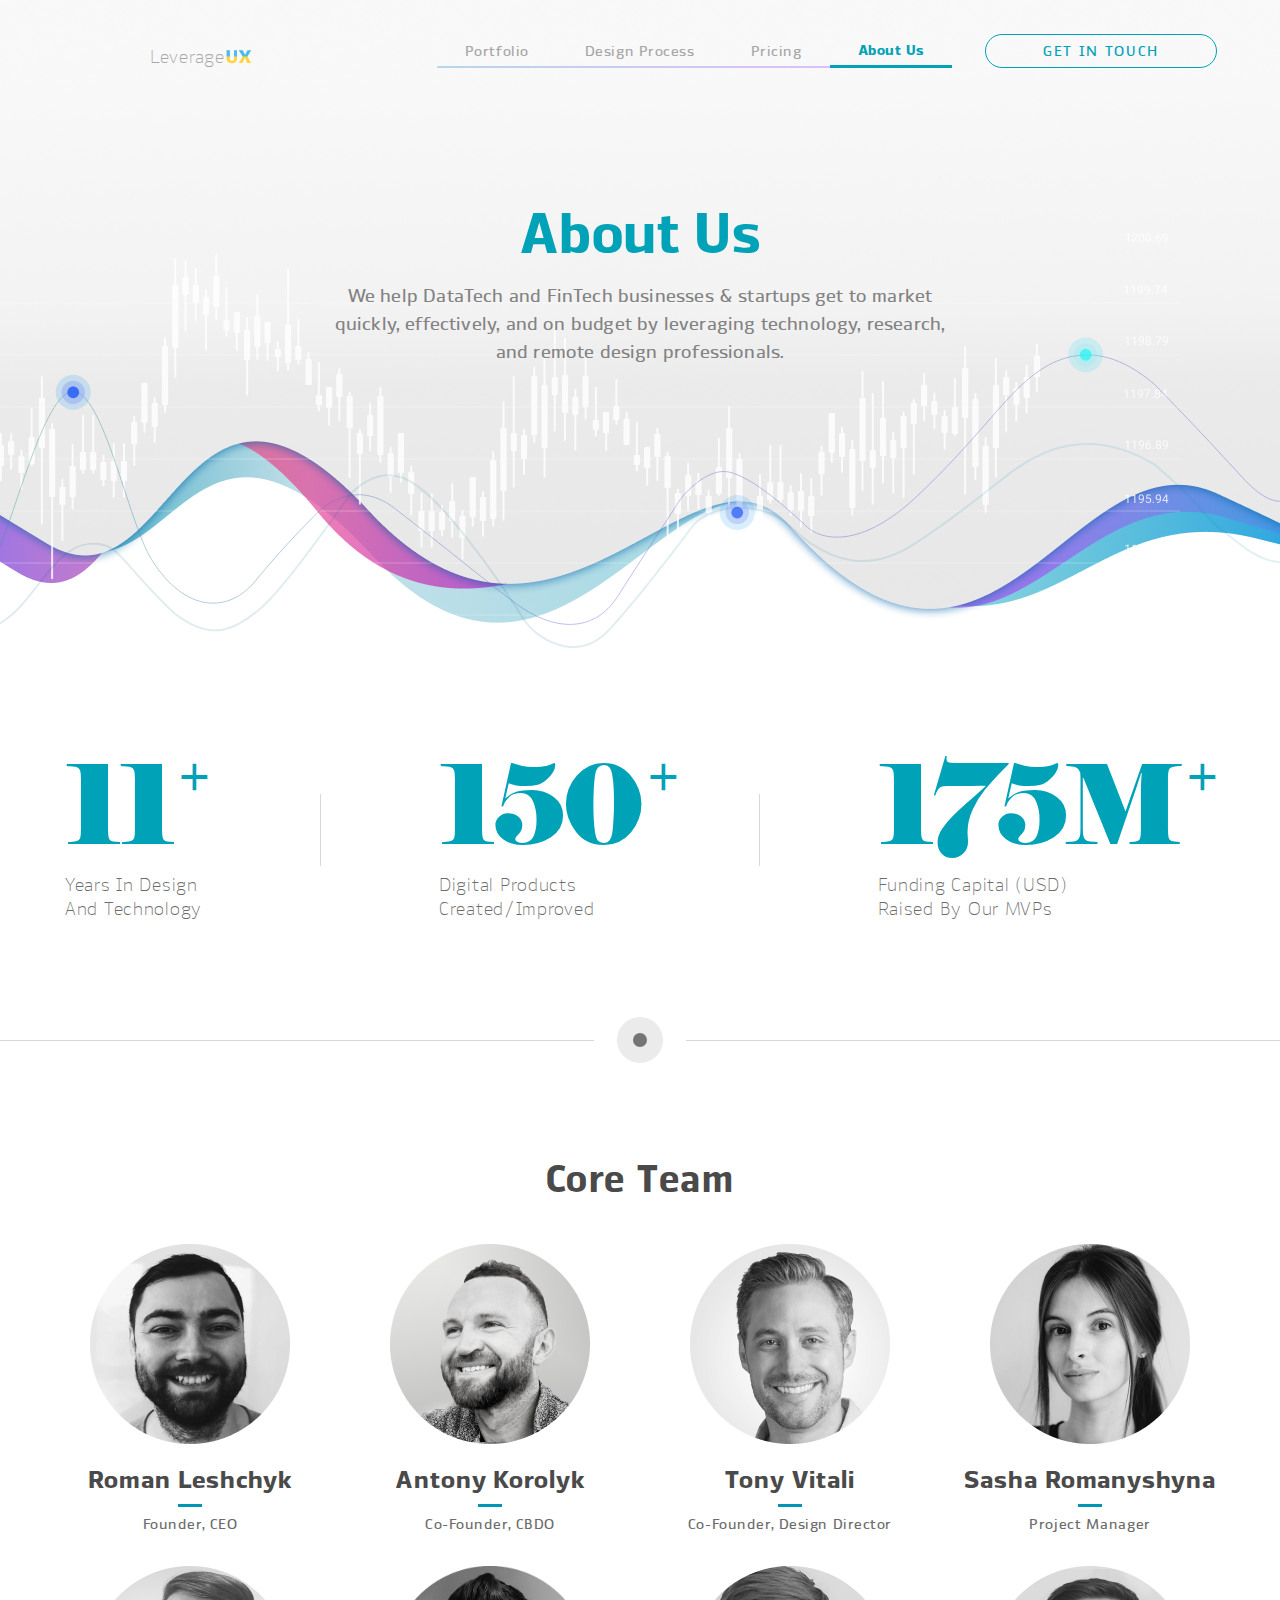
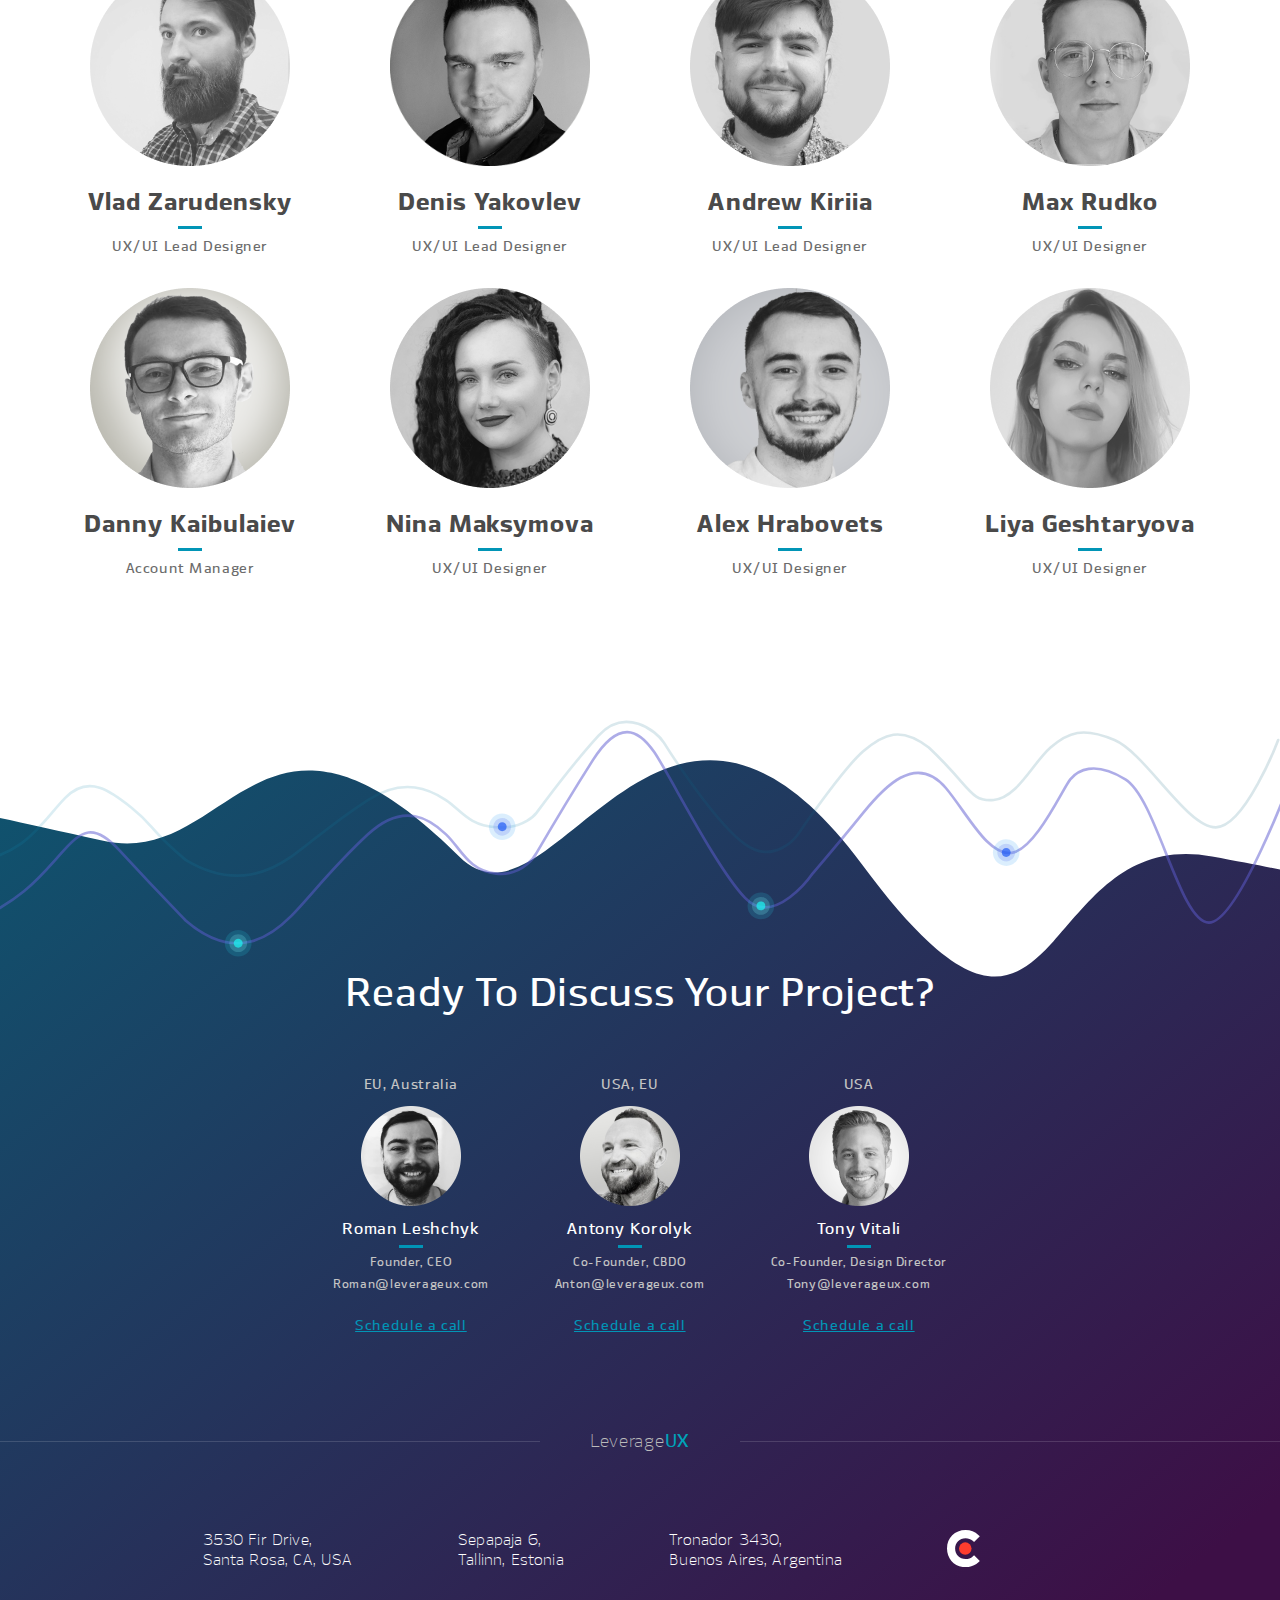
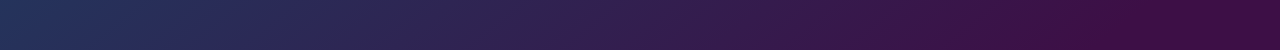
==== about.html @ 98dc83c6 "Marge last vertion" ====
<!DOCTYPE html>
<html lang=en>
	<head>
		<meta charset="UTF-8">
		<meta name="viewport" content="width=device-width, initial-scale=1">
		<meta name="theme-color" content="#f9f9f9">
		<meta name="description" content="About">

		<link rel="icon" href="favicon.ico" type="img/favicon.ico" />
		<link rel="stylesheet" href="https://fonts.googleapis.com/css?family=Roboto">
		<link rel="stylesheet" href="css/fonts.css">
		<link rel="stylesheet" href="css/normalize.css">
		<link rel="stylesheet" href="css/global.css">
		<link rel="stylesheet" href="css/about.css">

		<!-- Google Tag Manager -->
		<script>(function(w,d,s,l,i){w[l]=w[l]||[];w[l].push({'gtm.start':
			new Date().getTime(),event:'gtm.js'});var f=d.getElementsByTagName(s)[0],
			j=d.createElement(s),dl=l!='dataLayer'?'&l='+l:'';j.async=true;j.src=
			'https://www.googletagmanager.com/gtm.js?id='+i+dl;f.parentNode.insertBefore(j,f);
			})(window,document,'script','dataLayer','GTM-M9BMCH3');</script>
		<!-- End Google Tag Manager -->

		<script src="https://ajax.googleapis.com/ajax/libs/jquery/3.4.1/jquery.min.js"></script>
		<script> 
			$(function(){
			  $("#includedFooter").load("footer.html"); 
			});
		</script>
		<script src="js/main.js"></script>
		<script type="text/javascript" src="https://widget.clutch.co/static/js/widget.js"></script>
		<script src="js/events.js"></script>
		
		<title>About Us</title>
	</head>
	<body class="about__page">
		<!-- Google Tag Manager (noscript) -->
		<noscript><iframe src="https://www.googletagmanager.com/ns.html?id=GTM-M9BMCH3"
			height="0" width="0" style="display:none;visibility:hidden"></iframe></noscript>
		<!-- End Google Tag Manager (noscript) -->

		<header class="header animated">
			<div class="header__container">
				<div class="header__block header__block_logo">
					<a class="header__logo animated" href="./">
						Leverage
						<span>
							<svg width="26" height="14" viewBox="0 0 26 14" fill="none" xmlns="http://www.w3.org/2000/svg">
								<path d="M8.07903 0.400024H10.941V8.50002C10.941 10.084 10.509 11.26 9.64503 12.028C8.78103 12.796 7.55703 13.18 5.97303 13.18C4.20903 13.18 2.88303 12.802 1.99503 12.046C1.11903 11.29 0.68103 10.108 0.68103 8.50002V0.400024H3.88503V8.68003C3.88503 9.42403 4.06503 9.96402 4.42503 10.3C4.78503 10.636 5.33703 10.804 6.08103 10.804C6.81303 10.804 7.32903 10.642 7.62903 10.318C7.92903 9.99402 8.07903 9.44803 8.07903 8.68003V0.400024ZM16.8008 0.400024L19.1408 5.08002L21.4988 0.400024H25.045L21.4268 6.52002L25.045 13H21.1028L19.1408 7.61802L16.4048 13H12.8768L16.6748 6.52002L12.8768 0.400024H16.8008Z" fill="#FFD43D"/>
								<path fill-rule="evenodd" clip-rule="evenodd" d="M10.9261 0.300049H8.05962V6.42962H10.9261V0.300049ZM3.85902 6.42962V0.300049H0.650024V6.42962H3.85902Z" fill="#44BCFF"/>
								<path fill-rule="evenodd" clip-rule="evenodd" d="M19.1387 4.98737L16.7951 0.300049H12.8649L16.6689 6.42962H21.4283L25.052 0.300049H21.5004L19.1387 4.98737Z" fill="#44BCFF"/>
							</svg>
						</span>
					</a>
					<div id="btn_om" class="header__btn_om">
						<span></span><span></span><span></span>
					</div>
				</div>
				<div class="header__block header__block_menu">
	    		<nav id="menu" class="header__menu">
	    			<div class="menu__btn_back">
	    				<svg class="btn__back" width="32" height="20" viewBox="0 0 32 20" xmlns="http://www.w3.org/2000/svg">
							<path d="M1.38527 8.61473H27.2708L21.0941 2.43768C20.553 1.89688 20.553 1.01961 21.0941 0.478895C21.6352 -0.0622196 22.5125 -0.0622196 23.0528 0.478895L31.5942 9.02041C32.1353 9.56121 32.1353 10.4386 31.5942 10.9792L23.0528 19.5211C22.7823 19.7917 22.4279 19.9269 22.0735 19.9269C21.7191 19.9269 21.3646 19.7917 21.0941 19.5211C20.553 18.9803 20.553 18.103 21.0941 17.5624L27.2708 11.385H1.38527C0.620314 11.385 0 10.7648 0 9.99984C0 9.23489 0.620234 8.61473 1.38527 8.61473Z"/>
						</svg>
	    			</div>
	  				<div class="header__menu_link">
	    				<img class="menu__link_img" src="./img/port.svg" alt="portfolio">
	    				<a href="./portfolio.html">Portfolio</a>
	    				<div class="link__line"></div>
	    			</div>
	    			<div class="header__menu_link">
	    				<img class="menu__link_img" src="./img/des.svg" alt="design">
	    				<a href="./design-process.html">Design Process</a>
	    				<div class="link__line"></div>
	    			</div>
	    			<div class="header__menu_link">
	    				<img class="menu__link_img" src="./img/pric.svg" alt="pricing">
	    				<a href="./pricing.html">Pricing</a>
	    				<div class="link__line"></div>
	    			</div>
	    			<div class="header__menu_link active">
	    				<img class="menu__link_img" src="./img/about.svg" alt="about">
	    				<a href="./about.html">About Us</a>
	    				<div class="link__line active"></div>
	    			</div>
	    			<div class="header__menu_line"></div>
	    		</nav>
				</div>
				<a id="btn_ep" href="https://calendly.com/leverageux/intro" class="btn header__btn_ep" target=_blank>Get in touch</a>
	  		<div class="menu__back"></div>
  		</div>
		</header>
		
		<main class="content">
			<section class="content__section section__hero">
				<h1 class="hero__title">About Us</h1>
				<p class="hero__descr">We help DataTech and FinTech businesses & startups get to market <br>quickly, effectively, and on budget by leveraging technology, research, <br>and remote design professionals.</p>
				<div class="hero__lines"></div>
			</section>

			<section class="content__section section__about" >
				<div class="section__about_container">
					<div class="about__container_block">
						<div class="about__container_number">
							11
						</div>
						<p class="about__container_descr">Years in design <br>and technology</p>
					</div>
					<div class="about__container_line"></div>
					<div class="about__container_block">
						<div class="about__container_number">
							150
						</div>
						<p class="about__container_descr">Digital products <br>Created/Improved</p>
					</div>
					<div class="about__container_line"></div>
					<div class="about__container_block">
						<div class="about__container_number">
							175M
						</div>
						<p class="about__container_descr">Funding Capital (USD)<br>Raised by our MVPs</p>
					</div>
				</div>
				<div class="about__container about__container_fourth">
					<div class="about__line about__line_left"></div>
					<div class="about__ellipse"></div>
					<div class="about__line about__line_right"></div>
				</div>
			</section>

			<section class="content__section section__team">
				<h2 class="title__container">Core team</h2>
				<div class="team__container">
					<div class="persone__block persone_1">
						<img class="persone_photo" src="./img/about/photo_1.png" alt="photo_1">
						<p class="persone__name">Roman Leshchyk</p>
						<span class="persone__position">Founder, CEO</span>
					</div>
					<div class="persone__block persone_2">
						<img class="persone_photo" src="./img/about/photo_2.png" alt="photo_2">
						<p class="persone__name">Antony Korolyk</p>
						<span class="persone__position">Co-Founder, CBDO</span>
					</div>
					<div class="persone__block persone_3">
						<img class="persone_photo" src="./img/about/photo_3.png" alt="photo_3">
						<p class="persone__name">Tony Vitali</p>
						<span class="persone__position">Co-Founder, Design Director</span>
					</div>
					<div class="persone__block persone_4">
						<img class="persone_photo" src="./img/about/sasha.png" alt="photo_4">
						<p class="persone__name">Sasha<br class="br__for_mobile"> Romanyshyna</p>
						<span class="persone__position">Project Manager</span>
					</div>
					<div class="persone__block persone_5">
						<img class="persone_photo" src="./img/about/vlad.png" alt="photo_5">
						<p class="persone__name">Vlad Zarudensky</p>
						<span class="persone__position">UX/UI Lead Designer</span>
					</div>
					<div class="persone__block persone_6">
						<img class="persone_photo" src="./img/about/denis.png" alt="photo_6">
						<p class="persone__name">Denis Yakovlev</p>
						<span class="persone__position">UX/UI Lead Designer</span>
					</div>
					<div class="persone__block persone_7">
						<img class="persone_photo" src="./img/about/andrew.png" alt="photo_7">
						<p class="persone__name">Andrew Kiriia</p>
						<span class="persone__position">UX/UI Lead Designer</span>
					</div>
					<div class="persone__block persone_8">
						<img class="persone_photo" src="./img/about/max.png" alt="photo_8">
						<p class="persone__name">Max Rudko</p>
						<span class="persone__position">UX/UI Designer</span>
					</div>
					<div class="persone__block persone_9">
						<img class="persone_photo" src="./img/about/danny.png" alt="photo_9">
						<p class="persone__name">Danny Kaibulaiev</p>
						<span class="persone__position">Account Manager</span>
					</div>
					<div class="persone__block persone_10">
						<img class="persone_photo" src="./img/about/nina.png" alt="photo_10">
						<p class="persone__name">Nina Maksymova</p>
						<span class="persone__position">UX/UI Designer</span>
					</div>
					<div class="persone__block persone_11">
						<img class="persone_photo" src="./img/about/alex.png" alt="photo_11">
						<p class="persone__name">Alex Hrabovets</p>
						<span class="persone__position">UX/UI Designer</span>
					</div>
					<div class="persone__block persone_12">
						<img class="persone_photo" src="./img/about/liya.png" alt="photo_12">
						<p class="persone__name">Liya Geshtaryova</p>
						<span class="persone__position">UX/UI Designer</span>
					</div>
				</div>
			</section>
		</main>

		<footer class="footer" id="includedFooter"></footer>

		<a href="#" class="scrollup"></span></a>
		<script>
			function sendEventEmailFirst() {
				dataLayer.push({
					'eventCategory': 'contact',
					'eventAction': 'click', 
					'eventLabel': 'email - Roman Leshchyk',
					'event': 'autoEvent',
				});
			}
			function sendEventEmailSecond() {
				dataLayer.push({
					'eventCategory': 'contact',
					'eventAction': 'click', 
					'eventLabel': 'email - Anton Korolyk',
					'event': 'autoEvent',
				});
			}
			function sendEventEmailThird() {
				dataLayer.push({
					'eventCategory': 'contact',
					'eventAction': 'click', 
					'eventLabel': 'email - Tony Vitali',
					'event': 'autoEvent',
				});
			}
		</script>
	</body>
	
</html>
---- css/fonts.css ----
@font-face{
font-family: 'Ekibastuz';
src: url('../fonts/ekibastuz_regular.eot');
src: url('../fonts/ekibastuz_regular.eot?iefix') format('eot'),
url('../fonts/ekibastuz_regular.woff') format('woff'),
url('../fonts/ekibastuz_regular.ttf') format('truetype'),
url('../fonts/ekibastuz_regular.svg#webfont') format('svg');
font-weight: normal;
font-style: normal;
}

@font-face{
font-family: 'Ekibastuz';
src: url('../fonts/ekibastuz_light.eot');
src: url('../fonts/ekibastuz_light?iefix') format('eot'),
url('../fonts/ekibastuz_light.woff') format('woff'),
url('../fonts/ekibastuz_light.ttf') format('truetype'),
url('../fonts/ekibastuz_light.svg#webfont') format('svg');
font-weight: lighter;
font-style: normal;
}

@font-face{
font-family: 'Ekibastuz';
src: url('../fonts/ekibastuz_bold.eot');
src: url('../fonts/ekibastuz_bold.eot?iefix') format('eot'),
url('../fonts/ekibastuz_bold.woff') format('woff'),
url('../fonts/ekibastuz_bold.ttf') format('truetype'),
url('../fonts/ekibastuz_bold.svg#webfont') format('svg');
font-weight: bold;
font-style: normal;
}

@font-face{
font-family: 'EkibastuzBlack';
src: url('../fonts/ekibastuz_black.eot');
src: url('../fonts/ekibastuz_black.eot?iefix') format('eot'),
url('../fonts/ekibastuz_black.woff') format('woff'),
url('../fonts/ekibastuz_black.ttf') format('truetype'),
url('../fonts/ekibastuz_black.svg#webfont') format('svg');
font-weight: normal;
font-style: normal;
}

@font-face{
font-family: 'EkibastuzBlack';
src: url('../fonts/ekibastuz_heavy.eot');
src: url('../fonts/ekibastuz_heavy.eot?iefix') format('eot'),
url('../fonts/ekibastuz_heavy.woff') format('woff'),
url('../fonts/ekibastuz_heavy.ttf') format('truetype'),
url('../fonts/ekibastuz_heavy.svg#webfont') format('svg');
font-weight: bold;
font-style: normal;
}

@font-face{
font-family: 'Elephant';
src: url('../fonts/elephant.ttf'),
url('../fonts/elephant.ttf') format('truetype');
font-weight: normal;
font-style: normal;
}
---- css/global.css ----
* {
  position: 0px;
  margin: 0;
  padding: 0;
  border: 0;
  outline: 0;
}
html, body {
  width: 100%;
  height: 100%;
}
body {
  background: #fff;
  font-size: 100%;
  font-family: 'Ekibastuz', 'Roboto',sans-serif;
  font-weight: normal;
  font-style: normal;
  cursor: default;
  overflow-x: hidden;
}
a {
  -webkit-user-select: none;
  -moz-user-select:    none;
  -ms-user-select:     none;
  user-select:         none;
  -webkit-appearance: none;
  -moz-appearance:    none;
  appearance:         none;
  -webkit-tap-highlight-color: transparent;
}
.menu__back {
  display: none;
  content: ' ';
  position: fixed;
  z-index: 100;
  top: 0;
  left: 0;
  bottom: 0;
  right: 0;
  background-color: rgba(0,0,0,0.5);
}
.menu__back.active{
  display: block;
}
.header {
  position: absolute;
  top: 0;
  left: 0;
  right: 0;
  z-index: 9999;
  display: flex;
}
.header__container {
  display: flex;
  align-items: flex-end;
  width: calc(100% - 213px);
  max-width: 1920px;
  margin: 0 auto;
  padding: 0 63px 0 150px;
  overflow: hidden;
}
.header__block_logo {
  position: relative;
  display: flex;
  justify-content: space-between;
  align-items: flex-end;
  margin-right: auto;
}
.header__logo {
  display: flex;
  font-size: 18px;
  line-height: 20px;
  letter-spacing: 0.04em;
  color: #A6A6A6;
  cursor: pointer;
  text-decoration: none;
}
.header__logo span {
  display: inline-block;
  margin-left: 1px;
  margin-top: 1px;
  color: #00A2B8;
  font-weight: bold;
  transition: all 0.8s ease;
}
.header__logo:hover span {
  transition: all 0.8s ease;
  -moz-transform: rotateX(360deg);
  -ms-transform: rotateX(360deg);
  -webkit-transform: rotateX(360deg);
  -o-transform: rotateX(360deg);
  transform: rotateX(360deg);
}
.header.animated .header__logo span {
  animation: rotateUXheader 1.5s ease;
}
@keyframes rotateUXheader {
  0% {
    -moz-transform: rotateX(540deg);
    -ms-transform: rotateX(540deg);
    -webkit-transform: rotateX(540deg);
    -o-transform: rotateX(540deg);
    transform: rotateX(540deg);
  }
  100% {
    -moz-transform: rotateX(0deg);
    -ms-transform: rotateX(0deg);
    -webkit-transform: rotateX(0deg);
    -o-transform: rotateX(0deg);
    transform: rotateX(0deg);
  }
}
.btn {
  justify-content: center;
  align-items: center;
  font-family: 'Ekibastuz';
  font-weight: 900;
  font-size: 14px;
  line-height: 14px;
  letter-spacing: 0.12em;
  background: #00A2B8;
  border-radius: 20px;
  text-transform: uppercase;
  text-decoration: none;
  color: #fff;
  cursor: pointer;
  -webkit-user-select: none;
  -moz-user-select:    none;
  -ms-user-select:     none;
  user-select:         none;
  -webkit-appearance: none;
  -moz-appearance:    none;
  appearance:         none;
  -webkit-tap-highlight-color: transparent;
}
.btn:hover {
  background: #fff;
  color: #00A2B8;
}
.btn:active {
  background: #00A2B8;
  color: #fff;
}
.header__btn_ep {
  display: inline-flex;
  font-family: 'Ekibastuz';
  font-weight: 900;
  width: 230px;
  height: 32px;
  background: transparent;
  border: 1px solid #00A2B8;
  border-radius: 20px;
  color: #00A2B8;
  margin-left: 33px;
}
.header__btn_om {
  display: none;
  flex-direction: column;
  justify-content: center;
  align-items: center;
  padding: 15px;
  cursor: pointer;
  -webkit-user-select: none;
  -moz-user-select:    none;
  -ms-user-select:     none;
  user-select:         none;
  -webkit-appearance: none;
  -moz-appearance:    none;
  appearance:         none;
  -webkit-tap-highlight-color: transparent;
}
.header__btn_om:hover span {
  background: #00A2B8;
}
.header__btn_om span{
  display: inline-block;
  width: 24px;
  height: 3px;
  background: #6C6C6C;
  border-radius: 2px;
  margin-bottom: 5px;
}
.header__btn_om span:last-child {
  margin-bottom: 0;
}
.header.scrolled .header__btn_om span {
  background: #fff;
}
.header.scrolled .header__btn_om:hover span {
  background: #00A2B8;
}
.header__menu {
  position: relative;
  display: flex;
  width: max-content;
  margin-left: auto;
}
.header__block_menu {
  overflow: hidden;
}
.header__menu_line {
  display: block;
  position: absolute;
  bottom: 0;
  width: 100%;
  height: 2px;
  background: linear-gradient(147.42deg, #e3bafc 10.26%, #b1dce6 115.14%);
  -moz-transform: rotate(-180deg);
  -ms-transform: rotate(-180deg);
  -webkit-transform: rotate(-180deg);
  -o-transform: rotate(-180deg);
  transform: rotate(-180deg);
}
.header.animated .header__menu_line{
  animation: moveLine 1s 1 linear;
}
@keyframes moveLine {
  0% {
    left: calc(100% + 63px);
  }
  100% {
    left: calc(0% + 63px);
  }
}
.menu__btn_back, .menu__link_img {
  display: none;
}
.header__menu_link {
  position: relative;
}
.header__menu_link a {
  display: flex;
  justify-content: center;
  align-items: flex-end;
  white-space: nowrap;
  color: #A6A6A6;
  font-weight: bold;
  font-size: 14px;
  line-height: 14px;
  letter-spacing: 0.04em;
  text-decoration: none;
  cursor: pointer;
  -webkit-user-select: none;
  -moz-user-select:    none;
  -ms-user-select:     none;
  user-select:         none;
  -webkit-appearance: none;
  -moz-appearance:    none;
  appearance:         none;
  -webkit-tap-highlight-color: transparent;
  padding-left: 2em;
  padding-right: 2em;
  padding-bottom: 10px;
  height: 57.5px;
}
.header__menu_link.active a {
  color: #00A2B8;
  font-weight: normal;
  font-family: EkibastuzBlack;
}
.link__line {
  display: none;
  position: absolute;
  bottom: 0;
  left: 0;
  width: 100%;
  height: 3px;
  background: #00A2B8;
  z-index: 9;
}
.link__line.active {
  display: block;
  animation: activeLine 1.1s 1 ease;
}
@keyframes activeLine {
  0% {
    opacity: 0;
  }
  99% {
    opacity: 0;
  }
  100% {
    opacity: 100%;
  }
}
.header__menu_link a:hover {
  color: #00A2B8;
}
.header__menu_link a:active {
  color: #00A2B8;
}

.header.scrolled {
  position: fixed;
  background: #f9f9f9;
  box-shadow: 0px 4px 4px rgba(0, 0, 0, 0.18);
}
.header.scrolled .header__menu_link a {
  height: 52px;
  padding-bottom: 0;
  align-items: center;
}
.header.scrolled .header__block_logo {
  align-items: center;
  width: 100%;
  max-width: 245px;
  height: 100%;
}
.header.scrolled .header__menu_line {
  display: none;
}
.header.scrolled .header__block_logo:before {
  content: '';
  display: block;
  position: absolute;
  top: 0;
  bottom: 0;
  left: -150px;
  right: 0;
  background: linear-gradient(94.95deg, #0B161E 0%, #0C6571 103.53%);
  z-index: -1;
  clip-path: polygon(0 0, 100% 0, calc(100% - 20px) 100%, 0 100%);
}
.header.scrolled .header__container {
  align-items: center;
}
.header.scrolled .header__btn_ep {
  color: #fff;
  background: #00A2B8;
  box-shadow: 0px 2px 8px rgba(0, 0, 0, 0.32);
}
.header.scrolled .header__btn_ep:hover{
  opacity: 0.9;
  box-shadow: 0px 0px 12px rgba(0, 0, 0, 0.36);
}

.content {
  display: flex;
  flex-direction: column;
  justify-content: center;
  align-items: center;
}
.content__section {
  width: 100%;
  text-align: center;
}
.section__hero {
  position: relative;
  background-repeat: no-repeat;
  background-position: center bottom;
  background-size: cover;
  -o-background-size: cover;
  -webkit-background-size: cover;
  -moz-background-size: cover;
  -khtml-background-size: cover;
  margin-bottom: 90px;
}
.hero__title {
  font-family: 'EkibastuzBlack';
  font-weight: normal;
  font-size: 54px;
  line-height: 54px;
  letter-spacing: 0.01em;
  text-transform: capitalize;
  color: #00A2B8;
  margin: 0 0 18px;
}
.hero__descr {
  font-weight: bold;
  font-size: 18px;
  line-height: 28px;
  letter-spacing: 0.01em;
  color: #828282;
}
.hero__lines {
  position: absolute;
  width: 100%;
  pointer-events: none;
  background-repeat: no-repeat;
  background-position: center bottom;
  background-size: cover;
  -o-background-size: cover;
  -webkit-background-size: cover;
  -moz-background-size: cover;
  -khtml-background-size: cover;
  background-image: url(../img/hero_lines.svg);
  height: 500px;
  bottom: 0;
  z-index: 2;
}

.section__board {
  position: relative;
  overflow: hidden;
  margin-bottom: 100px;
  background: #fff;
  margin-top: -1px;
}
.section__crypt {
  z-index: 2;
}
.section__money {
  z-index: 3;
}
.section__board.animated .section__container_text {
  animation: blockOpacity 3s 1 ease;
}
.section__container_text {
  position: absolute;
  top: 0;
  max-width: 495px;
  z-index: 9;
}
.section__container_img {
  width: 100%;
  height: 650px;
  overflow: hidden;
}
.section__container_img {
  background-repeat: no-repeat;
  background-size: contain;
  -o-background-size: contain;
  -webkit-background-size: contain;
  -moz-background-size: contain;
  -khtml-background-size: contain;
}
.section__board-right .section__container_img {
  background-position: right;
}
.section__board-left .section__container_img {
  background-position: left;
}
.img__block {
  position: absolute;
  width: 100%;
  height: 100%;
  background-repeat: no-repeat;
  background-size: contain;
  -o-background-size: contain;
  -webkit-background-size: contain;
  -moz-background-size: contain;
  -khtml-background-size: contain;
}
.img__board {
  z-index: 2
}
.img__gradient {
  z-index: 1;
}
.img__lower {
  z-index: 3;
}
.section__board-right .img__block {
  background-position: right bottom;
}
.section__board-left .img__block {
  background-position: left bottom;
}
.section__board-right .img__block.img__lower {
  background-position: right 1px;
}
.section__board-left .img__block.img__lower {
  background-position: left 1px;
}
.section__board.animated .section__container_text {
  animation: blockOpacity 3s 1 ease;
}
@keyframes blockOpacity {
  0% {
    opacity: 0;
  }
  50% {
    opacity: 0;
  }
  100% {
    opacity: 1;
  }
}
.section__board.animated .img__board {
  animation: showImgBlockToTop 1.6s 1 ease;
}
@keyframes showImgBlockToTop {
  0% {
    top: 100%;
  }
  50% {
    top: 100%;
  }
  100% {
    top: 0;
  }
}
.section__board-right.animated .img__gradient,
.section__board-right.animated .img__lower {
  animation: showImgBlockToLeft 0.8s 1 ease;
}
@keyframes showImgBlockToLeft {
  0% {
    left: 100%;
  }
  100% {
    left: 0;
  }
}
.section__board-left.animated .img__gradient,
.section__board-left.animated .img__lower {
  animation: showImgBlockToRight 0.8s 1 ease;
}
@keyframes showImgBlockToRight {
  0% {
    right: 100%;
  }
  100% {
    right: 0;
  }
}
.section__real .img__board {
  background-image: url(../img/home/real_board.png);
}
.section__real .img__gradient {
  background-image: url(../img/home/real_gradient.svg);
}
.section__real .img__lower {
  background-image: url(../img/home/real_lower.png);
}
.section__crypt .img__board {
  background-image: url(../img/home/crypt_board.png);
}
.section__crypt .img__gradient {
  background-image: url(../img/home/crypt_gradient.svg);
}
.section__crypt .img__lower {
  background-image: url(../img/home/crypt_lower.png);
}
.section__money .img__board {
  background-image: url(../img/home/money_board.png);
}
.section__money .img__gradient {
  background-image: url(../img/home/money_gradient.svg);
}
.section__money .img__lower {
  background-image: url(../img/home/money_lower.png);
}
.section__real .section__container_text {
  margin-top: 100px;
}
.section__crypt .section__container_text {
  margin-top: 60px;
}
.section__money .section__container_text {
  margin-top: 140px;
}
.section__board-right .section__container_text {
  margin-left: 10%;
  text-align: right;
}
.section__board-left .section__container_text {
  right: 0;
  margin-right: 10%;
  text-align: left;
}
.section__title {
  font-size: 36px;
  line-height: 40px;
  color: #00A2B8;
  margin-bottom: 20px;
}
.section__board-right .section__title {
  text-align: right;
}
.section__board-left .section__title {
  text-align: left;
}
.section__block {
  display: flex;
  flex-wrap: wrap;
}
.section__board-right .section__block {
  justify-content: flex-end;
}
.section__block span {
  display: inline-flex;
  justify-content: center;
  align-items: center;
  font-size: 13px;
  color: #E5E3E3;
  height: 24px;
  padding: 0 15px;
  background: #4A4A4A;
  border-radius: 20px;
  margin-bottom: 7px;
}
.section__board-right .section__block span {
  margin-left: 6px;
}
.section__board-left .section__block span {
  margin-right: 6px;
}
.section__description {
  font-size: 18px;
  line-height: 21px;
  color: #696969;
  margin-top: 15px;
}
.section__board-right .section__description {
  text-align: right;
}
.section__board-left .section__description {
  text-align: left;
}
.section__crypt .section__description {
  max-width: 400px;
} 
.section__money .section__description {
  max-width: 365px;
  margin-left: auto;
}
.section__btn {
  display: inline-flex;
  justify-content: center;
  align-items: center;
  text-decoration: none;
  width: 134px;
  height: 24px;
  font-family: Ekibastuz;
  font-style: normal;
  font-weight: bold;
  font-size: 13px;
  color: #fff;
  background: #00A2B8;
  border-radius: 20px;
  cursor: pointer;
  margin-top: 20px;
  -webkit-user-select: none;
  -moz-user-select:    none;
  -ms-user-select:     none;
  user-select:         none;
  -webkit-appearance: none;
  -moz-appearance:    none;
  appearance:         none;
  -webkit-tap-highlight-color: transparent;
}
.section__btn:hover {
  box-shadow: 0 0 10px #3ddce8;
}
.img__lines {
  background-position: bottom;
  bottom: 0;
  z-index: 4;
}
.section__board-right .img__lines {
  background-image: url(../img/right_lines.svg);
}
.section__board-left .img__lines {
  background-image: url(../img/left_lines.svg);
}

.break {
  display: none;
}

.footer {
  position: relative;
  display: flex;
  flex-direction: column;
  justify-content: flex-end;
  align-items: center;
  height: 980px;
  background-image: url(../img/footer.svg);
  background-repeat: no-repeat;
  background-position: center 0;
  background-size: cover;
  -o-background-size: cover;
  -webkit-background-size: cover;
  -moz-background-size: cover;
  -khtml-background-size: cover;
}
.lines__block {
  position: absolute;
  width: 100%;
  pointer-events: none;
  background-repeat: no-repeat;
  background-position: center 0;
  background-size: contain;
  -o-background-size: contain;
  -webkit-background-size: contain;
  -moz-background-size: contain;
  -khtml-background-size: contain;
}
.footer__lines {
  height: 450px;
  background-image: url(../img/footer_lines.svg);
  top: -40px;
}
.footer__block {
  display: flex;
}
.footer__block_title {
  margin-bottom: 65px;
}
.footer__title {
  font-size: 40px;
  line-height: 40px;
  text-align: center;
  color: #fff;
  text-transform: capitalize;
}

.footer__block_feedback {
 margin-bottom: 100px;
}
.feedback__founders {
  display: flex;
}
.founder {
  display: flex;
  flex-direction: column;
  align-items: center;
  letter-spacing: 0.04em;
}
.founder__first, .founder__second {
  margin-right: 66px;
}
.founder__location {
  font-weight: bold;
  font-size: 14px;
  line-height: 14px;
  color: #C4C4C4;
  margin-bottom: 15px;
}
.founder__photo {
  width: 100px;
  height: auto;
  margin-bottom: 15px;
}
.founder__name {
  font-weight: 900;
  font-size: 16px;
  line-height: 16px;
  color: #fff;
}
.founder__name:after {
  content: '';
  display: block;
  width: 24px;
  height: 3px;
  background: #0195B6;
  margin: 8px auto;
}
.founder__position {
  font-weight: bold;
  font-size: 12px;
  line-height: 12px;
  color: #C4C4C4;
  margin-bottom: 10px;
}
.founder__email {
  font-weight: bold;
  font-size: 12px;
  line-height: 12px;
  color: #C4C4C4;
  margin-bottom: 28px;
  text-decoration: none;
}
.founder__email:hover {
  color: #fff;
}
.founder__calendar {
  font-weight: bold;
  font-size: 14px;
  line-height: 14px;
  color: #0195B6;
}
.founder__calendar:hover {
  text-decoration: none;
}
.feedback__form {
  display: flex;
  flex-direction: column;
  justify-content: center;
  align-items: center;
  width: 100%;
  max-width: 340px;
}
.form__container {
  position: relative;
}
.feedback__form-input {
  border: 1px solid #AAAAAA;
  height: 32px;
  background: transparent;
  margin: 0 0 20px;
}
.feedback__form-input[placeholder] {
  padding: 0 10px 0 18px;
  color: #aaa;
}
.feedback__form-descr {
  border: 1px solid #AAAAAA;
  width: 100%;
  height: 94px;
  background: transparent;
  margin: 0 0 20px;
  box-sizing: border-box;
}
.feedback__form-descr[placeholder] {
  padding: 10px 10px 5px 18px;
  color: #aaa;
  margin-top: 0;
}
.btn__feedback {
  width: 100%;
  height: 32px;
  color: #fff;
  border-radius: 20px;
  font-size: 14px;
  line-height: 14px;
  letter-spacing: 0.12em;
  text-transform: uppercase;
  text-align: center;
  background: #00A2B8;
}
.btn__feedback:hover {
  color: #00A2B8;
  background: #fff;
}
.feedback .validation__text {
  bottom: 37px;
}
.feedback .modal-content {
  justify-content: center;
}
.footer__block_contacts {
  flex-direction: column;
  width: 100%;
}
.footer__block_logo {
  display: flex;
  justify-content: space-between;
  align-items: center;
  width: 100%;
}
.footer__logo {
  position: relative;
  text-align: center;
  font-size: 18px;
  line-height: 18px;
  letter-spacing: 0.04em;
  color: #bbb;
  text-decoration: none;
}
.footer__logo:hover {
  color: #fff;
}
.footer__logo span {
  display: inline-block;
  color: #00A2B8;
  font-weight: bold;
  transition: all 0.8s ease;
}
.footer__logo:hover span {
  transition: all 0.8s ease;
  -moz-transform: rotateX(360deg);
  -ms-transform: rotateX(360deg);
  -webkit-transform: rotateX(360deg);
  -o-transform: rotateX(360deg);
  transform: rotateX(360deg);
}
.footer__block_logo.animated .footer__logo span {
  animation: rotateUX 1.0s 1 ease;
}
@keyframes rotateUX {
  0% {
    -moz-transform: rotateX(180deg);
    -ms-transform: rotateX(180deg);
    -webkit-transform: rotateX(180deg);
    -o-transform: rotateX(180deg);
    transform: rotateX(180deg);
  }
  100% {
    -moz-transform: rotateX(0deg);
    -ms-transform: rotateX(0deg);
    -webkit-transform: rotateX(0deg);
    -o-transform: rotateX(0deg);
    transform: rotateX(0deg);
  }
}
.footer__line {
  display: block;
  width: calc(50% - 100px);
  height: 1px;
  background: rgba(255, 255, 255, 0.14);
}
.footer__block_logo.animated .footer__line_left {
  animation: moveLeftLine 1.0s 1 ease;
}
@keyframes moveLeftLine {
  0% {
    width: 0;
  }
  100% {
    width: calc(50% - 100px);
  }
}
.footer__block_logo.animated .footer__line_right {
  animation: moveRightLine 1.0s 1 ease;
}
@keyframes moveRightLine {
  0% {
    width: 0;
  }
  100% {
    width: calc(50% - 100px);
  }
}
.footer__contacts {
  display: flex;
  justify-content: space-between;
  max-width: 875px;
  width: calc(100% - 30px);
  margin: 80px auto;
}
.contacts__block p {
  font-size: 16px;
  line-height: 20px;
  letter-spacing: 0.01em;
  text-transform: capitalize;
  color: #fff;
}
.br__mob {
  display: none;
}
.contacts__block {
  display: flex;
  flex-direction: column;
}
.contacts__block a {
  font-size: 16px;
  line-height: 20px;
  letter-spacing: 0.01em;
}
.clutch-widget {
  position: relative;
  width: 130px;
}
.cw__svg {
  position: absolute;
  top: 0;
  left: 0;
  width: 33px;
  pointer-events: none;
}

.scrollup {
  display:none;
  width:40px;
  height:40px;
  border-radius: 50%;
  position:fixed;
  bottom:50px;
  right:50px;
  text-indent:-9999px;
  background: url(../img/arrowup.svg) no-repeat center;
  box-shadow: 0px 2px 8px rgba(0, 0, 0, 0.32);
  -webkit-user-select: none;
  -moz-user-select:    none;
  -ms-user-select:     none;
  user-select:         none;
  -webkit-appearance: none;
  -moz-appearance:    none;
  appearance:         none;
  -webkit-tap-highlight-color: transparent;
  z-index: 9999;
}
.scrollup:active {
  -webkit-transform: translate(2px, 2px);
  -moz-transform: translate(2px, 2px);
  -o-transform: translate(2px, 2px);
  transform: translate(2px, 2px);
  box-shadow: none;
}
.scrollup:hover {
  opacity: 0.9;
  box-shadow: 0px 0px 12px rgba(0, 0, 0, 0.36);
}

.modal {
  display: none;
  position: fixed;
  z-index: 99999;
  top: 0;
  left: 0;
  width: 100%;
  height: 100%;
}
.modal__back {
  display: block;
  content: ' ';
  position: absolute;
  z-index: 100;
  width: 100%;
  height: 100%;
  top: 0;
  left: 0;
  background-color: rgba(0,0,0,0.5);
}
.modal-content {
  position: relative;
  display: flex;
  flex-direction: column;
  align-items: center;
  width: calc(90% - 80px);
  max-width: 480px;
  min-height: 344px;
  box-shadow: 3px 3px 3px rgba(0,0,0,0.3);
  z-index: 200;
  background: #fff;
  margin: 10% auto;
  padding: 25px 40px;
}
.close {
  position: absolute;
  top: 0;
  right: 0;
  padding: 15px;
  cursor: pointer;
  -webkit-user-select: none;
  -moz-user-select:    none;
  -ms-user-select:     none;
  user-select:         none;
  -webkit-appearance: none;
  -moz-appearance:    none;
  appearance:         none;
  -webkit-tap-highlight-color: transparent;
}
.close svg {
  display: block;
  width: 15px;
  height: 15px;
  fill: #ababab;
}
.close:hover svg { 
  fill: #00A2B8;
}
.close:active svg { 
  fill: #4A4A4A;
}
.modal p {
  font-size: 18px;
  color: #fff;
}
.form {
  display: flex;
  flex-direction: column;
  justify-content: center;
  align-items: center;
  width: 100%;
  height: 344px;
}
.form__block.disable {
  display: none;
}
.send__message,
.notsend__message {
  display: none;
  color: #666;
}
.send__message.active,
.notsend__message.active {
  display: inline-block;
}
input {
  width: 100%;
  height: 40px;
  margin-top: 20px;
  -webkit-box-sizing: border-box;
  -moz-box-sizing: border-box;
  -ms-box-sizing: border-box;
  -o-box-sizing: border-box;
  box-sizing: border-box;
  border: 1px solid #D6D6D6;
  border-radius: 20px;
}
input[placeholder] {
  padding: 0 10px 0 25px;
  font-size: 14px;
  color: #696969;
}
input:focus {
  box-shadow: inset 0px 0px 2px #00A2B8;
}
textarea {
  width: calc(100% - 35px);
  height: 100px;
  border-radius: 2px;
  outline: none;
  resize: none;
  border: 1px solid #D6D6D6;
  border-radius: 20px;
}
textarea[placeholder] {
  padding: 18px 10px 5px 25px;
  font-size: 14px;
  margin-top: 25px;
  color: #696969;
}
textarea:focus {
  box-shadow: inset 0px 0px 2px #00A2B8;
}
.form__buy_title {
  font-family: 'EkibastuzBlack';
  font-weight: normal;
  font-size: 21px;
  line-height: 21px;
  text-align: center;
  text-transform: capitalize;
  color: #888;
}
.validation.invalid {
  border: 1px solid #EE4055;
}
.validation__text {
  position: absolute;
  display: none;
  align-items: center;
  width: 100%;
  font-style: normal;
  font-weight: bold;
  font-size: 14px;
  line-height: 14px;
  text-transform: capitalize;
  color: #EE4055;
  white-space: nowrap;
}
.validation__text.active {
  display: inline-flex;
}
.validation__text img {
  margin-right: 4px;
}

.btn_send {
  width: 100%;
  height: 40px;
  color: #fff;
  border-radius: 20px;
  font-size: 14px;
  line-height: 14px;
  letter-spacing: 0.12em;
  text-transform: uppercase;
  text-align: center;
  background: #00A2B8;
  margin-top: 25px;
  box-shadow: 0px 2px 8px rgba(0, 0, 0, 0.32);
}
.modal .btn.btn_send:hover {
  color: #fff;
  background: #00A2B8;
}

@media screen and (max-width: 1626px) {
  .hero__lines {
    height: 400px;
  }
  .footer {
    height: 925px;
  }
}

@media screen and (max-width: 1445px) {
  .footer {
    height: 950px;
  }
  .hero__lines {
    height: 360px;
  }
}

@media screen and (max-width: 1370px) {
  .section__board-right .section__container_text {
    margin-left: 15px;
  }
  .section__board-left .section__container_text {
    margin-right: 15px;
  }
  .footer {
    height: 890px;
  }
}

@media screen and (max-width: 1260px) {
  .section__container_text {
    max-width: 415px;
  }
  .section__container_img {
    height: 500px;
  }
  .content__section.section__board .section__container_text {
    margin-top: 0;
  }
  .section__title {
    font-size: 26px;
    line-height: 26px;
  }
  .section__block span {
    font-size: 12px;
    line-height: 12px;
    height: 20px;
    padding: 0 10px;
  }
  .section__description {
    font-size: 16px;
    line-height: 20px;
  }
}

@media screen and (max-width: 1220px) {
  .header__block_menu.active {
    display: flex;
    position: absolute;
    right: 0;
    width: 294px;
    height: 100vh;
    top: 0;
    background: #fff;
    box-shadow: 0px 0px 16px rgba(0, 0, 0, 0.25);
    z-index: 9999;
    animation: openMenu 0.4s 1 ease;
  }
  @keyframes openMenu {
    0% {
      right: -294px;
    }
    100% {
      right: 0;
    }
  }
  .btn__back {
    fill: #888;
  }
  .btn__back.active {
    animation: openMenuArrow 0.8s 1 ease;
  }
  .menu__btn_back:hover .btn__back.active{
    fill: #00A2B8;
  }
  @keyframes openMenuArrow {
    0% {
      -moz-transform: rotate(-180deg);
      -ms-transform: rotate(-180deg);
      -webkit-transform: rotate(-180deg);
      -o-transform: rotate(-180deg);
      transform: rotate(-180deg);
    }
    50% {
      -moz-transform: rotate(-180deg);
      -ms-transform: rotate(-180deg);
      -webkit-transform: rotate(-180deg);
      -o-transform: rotate(-180deg);
      transform: rotate(-180deg);
    }
    100% {
      -moz-transform: rotate(0deg);
      -ms-transform: rotate(0deg);
      -webkit-transform: rotate(0deg);
      -o-transform: rotate(0deg);
      transform: rotate(0deg);
    }
  }
  .header__block_menu.closed {
    display: flex;
    position: absolute;
    right: -294px;
    width: 294px;
    height: 100vh;
    top: 0;
    background: #fff;
    box-shadow: 0px 0px 16px rgba(0, 0, 0, 0.25);
    z-index: 9999;
    animation: closedMenu 0.4s 1 ease;
  }
  @keyframes closedMenu {
    0% {
      right: 0;
    }
    100% {
      right: -294px;
    }
  }
  .header__menu {
    position: static;
    flex-direction: column;
    align-items: flex-start;
    width: 100%;
    margin-top: 105px;
    margin-left: 0;
  }
  .header__menu_line {
    display: none;
  }
  .link__line.active {
    display: none;
  }
  .header__menu_link a {
    align-items: center;
    justify-content: flex-start;
    height: 75px;
    padding-left: 44px;
    padding-right: 0;
    padding-bottom: 0;
    text-transform: uppercase;
    color: #4A4A4A;
    font-weight: bold;
  }
  .header__menu_link a:hover {
    color: #00A2B8;
  }
  .header__menu_link {
    width: 100%;
  }
  .menu__link_img {
    display: block;
    position: absolute;
    top: calc(50% - 7px);
    left: 25px;
  }
  .menu__link_img:first-child{
    top: calc(50% - 8px);
  }
  .how__container_second {
    width: 31%;
  }
  .header__block_menu {
    display: none;
  }
  .header__container {
    display: flex;
    align-items: center;
    width: calc(100% - 15px);
    padding: 0 0 0 15px;
  }
  .header__block_logo {
    align-items: center;
    width: 100%;
  }
  .header.scrolled .header__block_logo {
    max-width: none;
  }
  .header.scrolled .header__block_logo:before {
    left: -15px;
    right: -15px;
    clip-path: none;
  }
  .header__btn_om {
    display: flex;
  }
  .header__btn_ep {
    position: absolute;
    left: calc(50% - 116px);
    margin-left: 0;
  }
  .menu__btn_back {
    position: absolute;
    top: 0;
    display: flex;
    align-items: center;
    padding-left: 30px;
    height: 65px;
    width: calc(100% - 30px);
    cursor: pointer;
    -webkit-user-select: none;
    -moz-user-select:    none;
    -ms-user-select:     none;
    user-select:         none;
    -webkit-appearance: none;
    -moz-appearance:    none;
    appearance:         none;
    -webkit-tap-highlight-color: transparent;
  }
  .section__hero {
    margin-bottom: 40px;
  }
  .hero__title {
    font-size: 30px;
    line-height: 32px;
    margin: 0 0 13px;
  }
  .hero__descr {
    font-size: 14px;
    line-height: 20px;
    text-align: center;
    margin: 0 auto;
  }
  .hero__descr br {
    display: none;
  }
}

@media screen and (max-width: 1155px) {
  .how__block_description {
    font-size: 14px;
  }
  .how__block_description {
    max-width: 250px;
  }
  .how__container_third .how__block_description {
    max-width: 250px;
  }
  .section__how {
    -webkit-clip-path: polygon(0 10%, 100% 0, 100% 90%, 0 100%);
    clip-path: polygon(0 10%, 100% 0, 100% 90%, 0 100%);
    padding: 100px 15px;
  }
}

@media screen and (max-width: 1080px) {
  .section__crypt .section__block {
    margin-top: 23px;
    margin-bottom: 0;
  }
  .section__real .pt_1 {order: 1;}
  .section__real .pt_3 {order: 2;}
  .section__real .pt_4 {order: 3;}
  .section__real .pt_5 {order: 4;}
  .section__real .pt_8 {order: 5;}
  .section__real .pt_2 {order: 6;}
  .section__real .pt_6 {order: 7;}
  .section__real .pt_7 {order: 8;}

  .section__crypt .pt_1 {order: 1;}
  .section__crypt .pt_2 {order: 2;}
  .section__crypt .pt_3 {order: 3;}
  .section__crypt .pt_5 {order: 4;}
  .section__crypt .pt_6 {order: 5;}
  .section__crypt .pt_4 {order: 6;}

  .section__money .pt_1 {order: 1;}
  .section__money .pt_2 {order: 2;}
  .section__money .pt_3 {order: 3;}
  .section__money .pt_5 {order: 4;}
  .section__money .pt_6 {order: 5;}
  .section__money .pt_4 {order: 6;}

  .section__money .section__description {
    max-width: 314px;
  }
  .footer__title {
    width: 400px;
    font-size: 24px;
    line-height: 28px;
  }
  .lines__block {
    background-size: auto;
    -o-background-size: auto;
    -webkit-background-size: auto;
    -moz-background-size: auto;
    -khtml-background-size: auto;
  }
}

@media screen and (max-width: 1020px) {
  .section__container_img {
    height: 450px;
  }
}

@media screen and (max-width: 992px) {
  .scrollup {
    bottom: 35px;
    right: 35px;
  }
}

@media screen and (max-width: 960px) {
  .section__container {
    position: relative;
    display: flex;
    flex-direction: column;
    width: 100%;
    max-width: 100%;
    margin-left: 0;
    overflow: hidden;
    margin-top: -1px;
  }
  .section__container_text {
    padding: 20px 0 30px;
  }
  .section__container_img {
    height: 340px;
  }
  .section__title {
    order: 1;
    font-size: 24px;
    line-height: 24px;
    text-align: center;
    margin: 20px auto;
    max-width: 520px;
  }
  .section__board-right .section__title,
  .section__board-left .section__title {
    text-align: center;
  }
  .section__block {
    order: 2;
    max-width: 520px;
    margin: 0 auto;
  }
  .section__board-right .section__block,
  .section__board-left .section__block{
    justify-content: center;
  }
  .section__board-right .section__container_text,
  .section__board-left .section__container_text {
    margin: 0
  }
  .section__description {
    order: 3;
    max-width: 520px;
    margin: 20px auto;
  }
  .section__board-right .section__description,
  .section__board-left .section__description {
    text-align: center;
  }
  .section__btn {
    margin: 0 auto;
    order: 4;
  }
  .img__block.img__lines {
    position: relative;
    height: 280px;
    -o-background-size: auto;
    -webkit-background-size: auto;
    -moz-background-size: auto;
    -khtml-background-size: auto;
    background-size: auto;
    -moz-transform: scaleX(-1);
    -o-transform: scaleX(-1);
    -webkit-transform: scaleX(-1);
    transform: scaleX(-1);
  }
  .section__board-right .img__block.img__lines {
    background-position: -100px bottom;
  }
  .section__board-left .img__block.img__lines {
    background-position: -490px bottom;
  }
  .img__block.img__lines.money__lines {
    display: none;
  }
}

@media screen and (max-width: 800px) {
  .footer {
    background-image: url(../img/footer_mobile.svg);
    background-position: center 0;
    height: auto;
    padding-top: 200px;
  }
  .footer__block_feedback {
    flex-direction: column;
    align-items: center;
    margin-bottom: 60px;
    padding: 0 15px;
    width: calc(100% - 30px);
  }
  .feedback__founders {
    display: flex;
    margin: 0 0 40px;
  }
  .footer__block_title {
    margin-bottom: 30px;
  }
  .footer__contacts {
    flex-direction: column;
    align-items: center;
    margin: 35px auto 15px;
  }
  .contacts__block {
    text-align: center;
    margin-bottom: 30px;
  }
  .br__desc {
    display: none;
  }
  .br__mob {
    display: inline;
  }
}

@media screen and (max-width: 700px) {
  .section__main {
    -o-background-size: 200%;
    -webkit-background-size: 200%;
    -moz-background-size: 200%;
    -khtml-background-size: 200%;
    background-size: 200%;
  }
}

@media screen and (max-width: 650px) {
  .founder__first, .founder__second {
    margin-right: 35px;
  }
}

@media screen and (max-width: 600px) {
  .section__board {
    margin-bottom: 0;
  }
  .section__title {
    font-family: 'EkibastuzBlack';
    font-weight: normal;
    font-size: 18px;
    line-height: 21px;
    text-align: center;
    margin: 20px auto;
    max-width: 279px;
  }
  .section__money .break {
    display: block;
  }
  .section__block {
    max-width: 313px;
  }
  .section__block span {
    font-size: 12px;
    height: 20px;
  }
  .footer__title {
    width: 250px;
  }
  .footer__line {
    width: calc(50% - 75px);
  }
  .footer__block_logo.animated .footer__line_left {
    animation: moveLeftLineTwo 1.5s 1 ease;
  }
  @keyframes moveLeftLineTwo {
    0% {
      width: 0;
    }
    100% {
      width: calc(50% - 75px);
    }
  }
  .footer__block_logo.animated .footer__line_right {
    animation: moveRightLineTwo 1.5s 1 ease;
  }
  @keyframes moveRightLineTwo {
    0% {
      width: 0;
    }
    100% {
      width: calc(50% - 75px);
    }
  }
  .section__description {
    max-width: 290px;
    font-size: 14px;
    line-height: 20px;
  }
}

@media screen and (max-width: 585px) {
  .feedback__founders {
    flex-direction: column;
  }
  .founder__first, .founder__second {
    margin-right: 0;
    margin-bottom: 35px;
  }
  .founder__email {
    margin-bottom: 12px;
  }
}

@media screen and (max-width: 560px) {
  .scrollup {
    bottom: 15px;
    right: 15px;
  }
  .header__btn_ep {
    width: 180px;
    left: calc(50% - 90px);
  }
}

@media screen and (max-width: 460px) {
  .header__btn_ep {
    display: none;
  }
  .section__container_text {
    padding: 10px 0 10px;
  }
  .section__container_img {
    height: 300px;
  }
  .section__crypt .section__description {
    max-width: 314px;
  }
  .img__block.img__lines {
    height: 175px;
    background-size: 200%;
    -o-background-size: 200%;
    -webkit-background-size: 200%;
    -moz-background-size: 200%;
    -khtml-background-size: 200%;
  }
  .section__board-right .img__block.img__lines {
    background-position: left center;
  }
  .section__board-left .img__block.img__lines {
    background-position: right center;
  }
  .footer__block_logo.animated .footer__line_left {
    animation: moveLeftLineTwo 1.0s 1 ease;
  }
  .footer__block_logo.animated .footer__line_right {
    animation: moveRightLineTwo 1.0s 1 ease;
  }
}

@media screen and (max-width: 440px) {
  .img__block.img__lines {
    height: 165px;
  }
  .footer__lines {
    top: 0;
    background-position: 32% 75%;
    background-size: 200%;
    -o-background-size: 200%;
    -webkit-background-size: 200%;
    -moz-background-size: 200%;
    -khtml-background-size: 200%;
  }
}

@media screen and (max-width: 400px) {
  .img__block.img__lines {
    height: 155px;
  }
  .modal-content {
    width: calc(90% - 50px);
    padding: 25px;
  }
  .footer__lines {
    background-position: 32% 80%;
  }
}

@media screen and (max-width: 360px) {
  .footer__lines {
    background-position: 32% 82%;
  }
}

@media screen and (min-width: 1900px) {
  .header__container {
    max-width: 1250px;
    padding: 0;
  }
  .header.scrolled .header__block_logo {
    position: static;
  }
  .header.scrolled .header__block_logo:before { 
    left: 0;
    right: calc(50% + 340px);
  }

  .section__board {
    margin: 100px 0;
    overflow: unset;
  }
  .section__board-right .section__container_text {
    margin-left: auto;
    left: calc(50% - 650px);
  }
  .section__board-left .section__container_text {
    right: calc(50% - 650px);
    margin-right: auto;
  }
  .section__board .img__lower,
  .section__board .img__board {
    display: none;
  }
  .section__real .img__gradient {
    background-image: url(../img/home/real_img.jpeg);
  }
  .section__crypt .img__gradient {
    background-image: url(../img/home/crypt_img.jpeg);
  }
  .section__money .img__gradient {
    background-image: url(../img/home/money_img.jpeg);
  }
  .section__board-right .img__lines {
    background-image: url(../img/right_lines_2.svg);
  }
  .section__board-left .img__lines {
    background-image: url(../img/left_lines_2.svg);
  }
  .section__board.animated .section__container_text {
    animation: blockOpacity 0.8s 1 ease;
  }
  .section__board-right.animated .img__gradient {
    left: calc(50% - 165px);
    width: 1000px;
    animation: showImgBlockToLeftDG 0.8s 1 ease;
  }
  @keyframes showImgBlockToLeftDG {
    0% {
      left: 100%;
    }
    100% {
      left: calc(50% - 165px);
    }
  }
  .section__board-left.animated .img__gradient {
    right: calc(50% - 165px);
    width: 1000px;
    animation: showImgBlockToRightDG 0.8s 1 ease;
  }
  @keyframes showImgBlockToRightDG {
    0% {
      right: 100%;
    }
    100% {
      right: calc(50% - 165px);
    }
  }

  body.portfolio__page .section__hero,
  body.design__page .section__hero,
  body.pricing__page .section__hero,
  body.about__page .section__hero {
    background-image: url(../img/hero_2.png);
  }

  .hero__lines {
    background-image: url(../img/hero_lines_2.png);
    height: 312px;
  }

  .footer {
    background-image: url(../img/footer_2.svg);
  }
  .footer__lines {
    height: 600px;
    background-image: url(../img/footer_lines_2.svg);
  }
}

@media screen and (min-width: 2000px) {
  .hero__lines {
    height: 340px;
  }
}

@media screen and (min-width: 2230px) {
  body.portfolio__page .section__hero,
  body.design__page .section__hero,
  body.pricing__page .section__hero,
  body.about__page .section__hero {
    height: calc(750px - 210px);
  }
  .hero__lines {
    height: 360px;
  }
}

@media screen and (min-width: 2350px) {
  .hero__lines {
    height: 380px;
  }
}

@media screen and (min-width: 2480px) {
  .hero__lines {
    height: 400px;
  }
}

@media screen and (min-width: 2560px) {
  body.portfolio__page .section__hero,
  body.design__page .section__hero,
  body.pricing__page .section__hero,
  body.about__page .section__hero {
    height: calc(1000px - 210px);
  }
  .hero__lines {
    height: 420px;
  }
}

@media screen and (min-width: 2600px) {
  .hero__lines {
    height: 450px;
  }
}

@media screen and (min-width: 2700px) {
  .hero__lines {
    height: 500px;
  }
}

@media screen and (min-width: 3200px) {
  .hero__lines {
    height: 600px;
  }
}
---- css/about.css ----
.about__page .section__hero {
  height: calc(648px - 210px);
  padding-top: 210px;
  background-image: url(../img/about/hero.png);
}

.section__about {
  display: flex;
  flex-direction: column;
  align-items: center;
  justify-content: center;
  background: #fff;
  margin-bottom: 100px;
}
.section__about_container {
  display: flex;
  align-items: center;
  justify-content: space-between;
  width: calc(100% - 50px);
  max-width: 1150px;
  margin-bottom: 96px;
}
.about__container_block {
  display: flex;
  flex-direction: column;
  justify-content: center;
  align-items: flex-start;
}
.about__container_block:last-child {
  margin-right: 35px;
}
.about__container_number {
  position: relative;
  font-family: 'Elephant';
  font-weight: 400;
  font-size: 110px;
  line-height: 135px;
  letter-spacing: -0.04em;
  text-transform: capitalize;
  color: #00A2B8;
}
.about__container_number:after {
  position: absolute;
  top: 11px;
  right: -43px;
  content: '+';
  font-family: 'Elephant';
  font-size: 44px;
  line-height: 54px;
  letter-spacing: 0.04em;
  text-transform: capitalize;
  color: #00A2B8;
}
.about__container_descr {
  font-size: 18px;
  line-height: 24px;
  letter-spacing: 0.04em;
  text-transform: capitalize;
  text-align: left;
  color: #6C6C6C;
}
.about__container_line {
  width: 1px;
  height: 72px;
  background: #D8D8D8;
}
.about__container_fourth {
  display: flex;
  justify-content: space-between;
  align-items: center;
  width: 100%;
}
.about__line {
  display: block;
  width: calc(50% - 46px);
  height: 1px;
  background: #D8D8D8;
} 
.about__ellipse {
  display: block;
  width: 14px;
  height: 14px;
  background: #757575;
  border-radius: 50%;
  border: 16px solid #EBEBEB;
}
.section__team {
  display: flex;
  flex-direction: column;
  align-items: center;
  margin-bottom: 150px;
}
.title__container {
  font-family: 'EkibastuzBlack';
  font-weight: normal;
  font-size: 36px;
  line-height: 36px;
  letter-spacing: 0.04em;
  text-transform: capitalize;
  color: #4A4A4A;
  margin-bottom: 45px;
}
.team__container {
  display: flex;
  flex-wrap: wrap;
  justify-content: space-between;
  width: calc(100% - 50px);
  max-width: 1200px;
}
.persone__block {
  display: flex;
  flex-direction: column;
  justify-content: flex-start;
  align-items: center;
  width: 25%;
  margin-bottom: 35px;
}
.persone_photo {
  width: 200px;
  height: auto;
  margin-bottom: 26px;
}
.persone__name {
  white-space: nowrap;
  font-family: 'EkibastuzBlack';
  font-weight: normal;
  font-size: 24px;
  line-height: 24px;
  text-align: center;
  letter-spacing: 0.04em;
  text-transform: capitalize;
  color: #4A4A4A;
}
.persone__name:after {
  content: '';
  display: block;
  width: 24px;
  height: 3px;
  background: #0195B6;
  margin: 10px auto;
}
.persone__position {
  font-weight: bold;
  font-size: 14px;
  line-height: 14px;
  text-align: center;
  letter-spacing: 0.04em;
  color: #6C6C6C;
}
.br__for_mobile {
  display: none;
}

@media screen and (max-width: 1220px) {
  .about__page .section__hero {
    height: calc(495px - 96px);
    padding-top: 96px;
  }
  .about__page .hero__descr {
    max-width: 300px;
  }
}
@media screen and (max-width: 960px) {
  .persone_photo {
    width: 100px;
    height: auto;
  }
  .persone__name {
    font-size: 16px;
    line-height: 16px;
  }
}
@media screen and (max-width: 920px) {
  .section__about_container {
    flex-direction: column;
    margin-bottom: 95px;
  }
  .about__container_block {
    align-items: center;
    margin-bottom: 60px;
  }
  .about__container_block:last-child {
    margin: 0;
  }
  .about__container_number {
    font-size: 76px;
    line-height: 93px;
  }
  .about__container_number:after {
    top: 0;
    font-size: 36px;
    right: -35px;
  }
  .about__container_descr {
    text-align: center;
  }
  .about__container_line {
    display: none;
  }
}
@media screen and (max-width: 800px) {
  .section__about {
    margin-bottom: 40px;
  }
  .persone__block {
    width: 50%;
  }
  .title__container {
    font-size: 30px;
    line-height: 30px;
  }
  .persone_1 {order: 1}
  .persone_2 {order: 2}
  .persone_3 {order: 3}
  .persone_4 {order: 4}
  .persone_5 {order: 5}
  .persone_6 {order: 6}
  .persone_7 {order: 7}
  .persone_8 {order: 8}
  .persone_9 {order: 9}
  .persone_10 {order: 10}
  .persone_11 {order: 11}
  .persone_12 {order: 12}
}
@media screen and (max-width: 560px) {
  .about__page .section__hero {
    background-image: url(../img/about/hero_mob.png);
    height: calc(395px - 96px);
  }
  .about__page .hero__lines {
    background-image: url(../img/about/hero_lines_mob.svg);
    background-size: contain;
    -o-background-size: contain;
    -webkit-background-size: contain;
    -moz-background-size: contain;
    -khtml-background-size: contain;
  }
  .section__team {
    margin-bottom: 60px;
  }
}
@media screen and (max-width: 460px) {
  .br__for_mobile {
    display: inline;
  }
  .persone__name {
    white-space: normal;
  }
}
@media screen and (max-width: 440px) {
  .team__container {
    width: calc(100% - 30px);
  }
}
@media screen and (max-width: 420px) {
  .persone_3 .persone__position,
  .persone_5 .persone__position {
    height: 42px;
  }
}
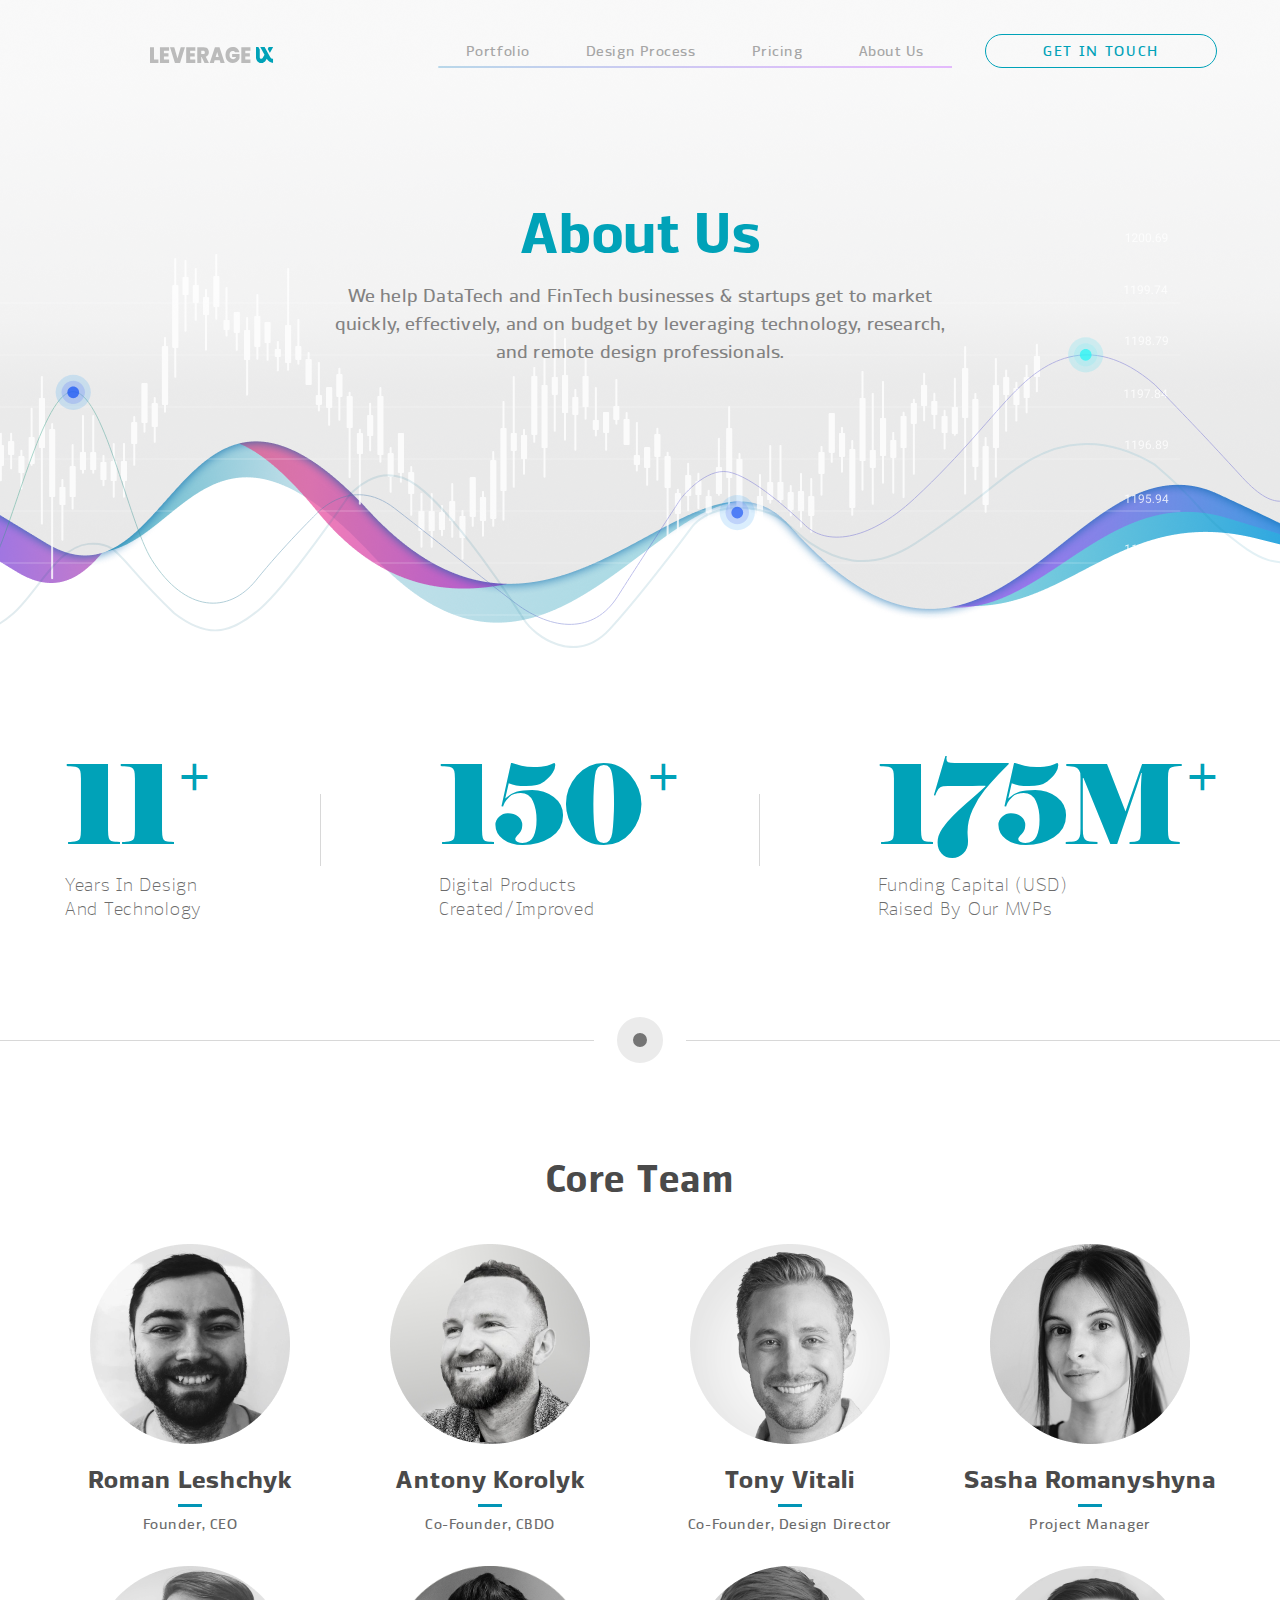
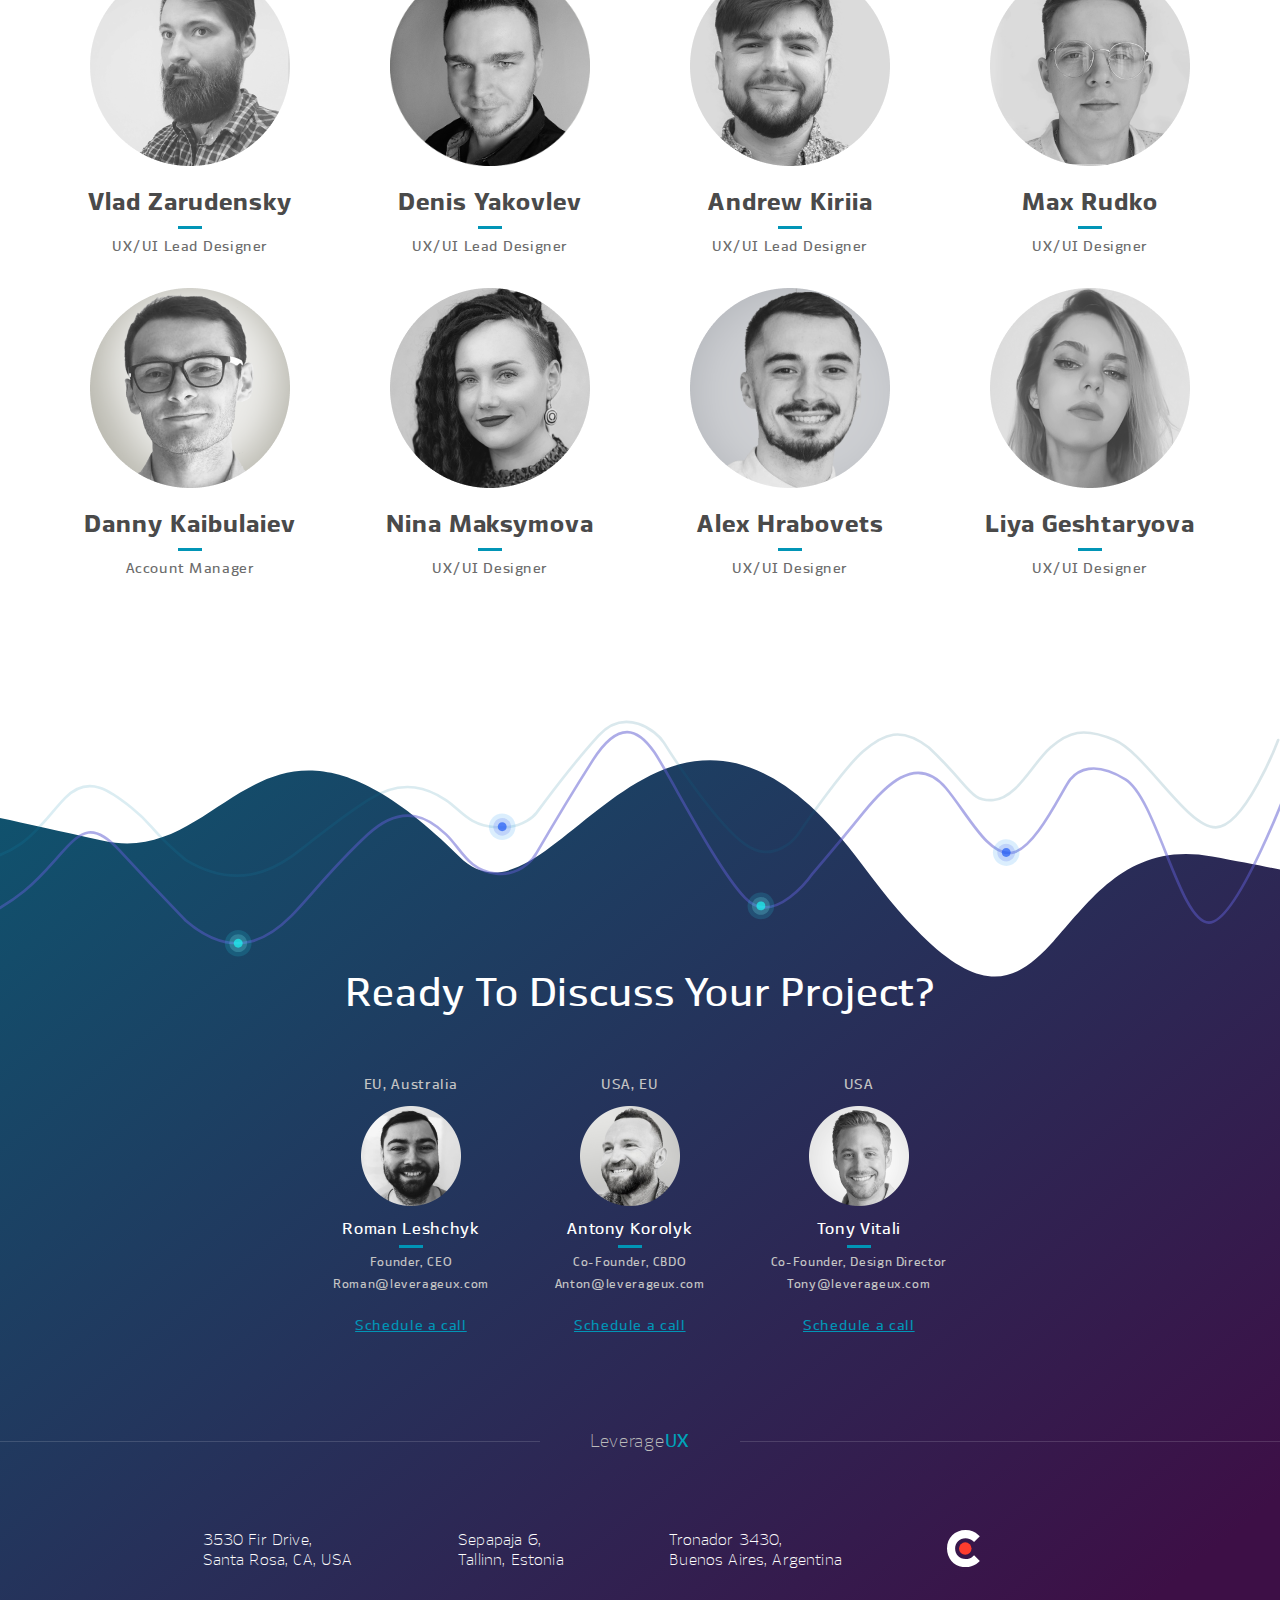
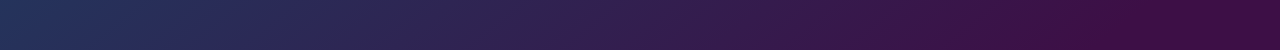
==== commit ec525169: "Fix header and logo" ====
--- a/about.html
+++ b/about.html
@@ -24,6 +24,7 @@
 		<script src="https://ajax.googleapis.com/ajax/libs/jquery/3.4.1/jquery.min.js"></script>
 		<script> 
 			$(function(){
+				$("#includedHeader").load("header.html");
 			  $("#includedFooter").load("footer.html"); 
 			});
 		</script>
@@ -39,57 +40,7 @@
 			height="0" width="0" style="display:none;visibility:hidden"></iframe></noscript>
 		<!-- End Google Tag Manager (noscript) -->
 
-		<header class="header animated">
-			<div class="header__container">
-				<div class="header__block header__block_logo">
-					<a class="header__logo animated" href="./">
-						Leverage
-						<span>
-							<svg width="26" height="14" viewBox="0 0 26 14" fill="none" xmlns="http://www.w3.org/2000/svg">
-								<path d="M8.07903 0.400024H10.941V8.50002C10.941 10.084 10.509 11.26 9.64503 12.028C8.78103 12.796 7.55703 13.18 5.97303 13.18C4.20903 13.18 2.88303 12.802 1.99503 12.046C1.11903 11.29 0.68103 10.108 0.68103 8.50002V0.400024H3.88503V8.68003C3.88503 9.42403 4.06503 9.96402 4.42503 10.3C4.78503 10.636 5.33703 10.804 6.08103 10.804C6.81303 10.804 7.32903 10.642 7.62903 10.318C7.92903 9.99402 8.07903 9.44803 8.07903 8.68003V0.400024ZM16.8008 0.400024L19.1408 5.08002L21.4988 0.400024H25.045L21.4268 6.52002L25.045 13H21.1028L19.1408 7.61802L16.4048 13H12.8768L16.6748 6.52002L12.8768 0.400024H16.8008Z" fill="#FFD43D"/>
-								<path fill-rule="evenodd" clip-rule="evenodd" d="M10.9261 0.300049H8.05962V6.42962H10.9261V0.300049ZM3.85902 6.42962V0.300049H0.650024V6.42962H3.85902Z" fill="#44BCFF"/>
-								<path fill-rule="evenodd" clip-rule="evenodd" d="M19.1387 4.98737L16.7951 0.300049H12.8649L16.6689 6.42962H21.4283L25.052 0.300049H21.5004L19.1387 4.98737Z" fill="#44BCFF"/>
-							</svg>
-						</span>
-					</a>
-					<div id="btn_om" class="header__btn_om">
-						<span></span><span></span><span></span>
-					</div>
-				</div>
-				<div class="header__block header__block_menu">
-	    		<nav id="menu" class="header__menu">
-	    			<div class="menu__btn_back">
-	    				<svg class="btn__back" width="32" height="20" viewBox="0 0 32 20" xmlns="http://www.w3.org/2000/svg">
-							<path d="M1.38527 8.61473H27.2708L21.0941 2.43768C20.553 1.89688 20.553 1.01961 21.0941 0.478895C21.6352 -0.0622196 22.5125 -0.0622196 23.0528 0.478895L31.5942 9.02041C32.1353 9.56121 32.1353 10.4386 31.5942 10.9792L23.0528 19.5211C22.7823 19.7917 22.4279 19.9269 22.0735 19.9269C21.7191 19.9269 21.3646 19.7917 21.0941 19.5211C20.553 18.9803 20.553 18.103 21.0941 17.5624L27.2708 11.385H1.38527C0.620314 11.385 0 10.7648 0 9.99984C0 9.23489 0.620234 8.61473 1.38527 8.61473Z"/>
-						</svg>
-	    			</div>
-	  				<div class="header__menu_link">
-	    				<img class="menu__link_img" src="./img/port.svg" alt="portfolio">
-	    				<a href="./portfolio.html">Portfolio</a>
-	    				<div class="link__line"></div>
-	    			</div>
-	    			<div class="header__menu_link">
-	    				<img class="menu__link_img" src="./img/des.svg" alt="design">
-	    				<a href="./design-process.html">Design Process</a>
-	    				<div class="link__line"></div>
-	    			</div>
-	    			<div class="header__menu_link">
-	    				<img class="menu__link_img" src="./img/pric.svg" alt="pricing">
-	    				<a href="./pricing.html">Pricing</a>
-	    				<div class="link__line"></div>
-	    			</div>
-	    			<div class="header__menu_link active">
-	    				<img class="menu__link_img" src="./img/about.svg" alt="about">
-	    				<a href="./about.html">About Us</a>
-	    				<div class="link__line active"></div>
-	    			</div>
-	    			<div class="header__menu_line"></div>
-	    		</nav>
-				</div>
-				<a id="btn_ep" href="https://calendly.com/leverageux/intro" class="btn header__btn_ep" target=_blank>Get in touch</a>
-	  		<div class="menu__back"></div>
-  		</div>
-		</header>
+		<header class="header animated" id="includedHeader"></header>
 		
 		<main class="content">
 			<section class="content__section section__hero">
--- a/css/global.css
+++ b/css/global.css
@@ -59,6 +59,9 @@
   padding: 0 63px 0 150px;
   overflow: hidden;
 }
+.header__logo {
+  margin-bottom: 5px;
+}
 .header__block_logo {
   position: relative;
   display: flex;
@@ -66,24 +69,16 @@
   align-items: flex-end;
   margin-right: auto;
 }
-.header__logo {
-  display: flex;
-  font-size: 18px;
-  line-height: 20px;
-  letter-spacing: 0.04em;
-  color: #A6A6A6;
+.logo {
+  height: 16px;
   cursor: pointer;
   text-decoration: none;
 }
-.header__logo span {
-  display: inline-block;
-  margin-left: 1px;
-  margin-top: 1px;
-  color: #00A2B8;
-  font-weight: bold;
+.logo span {
+  display: inline-flex;
   transition: all 0.8s ease;
 }
-.header__logo:hover span {
+.logo:hover span {
   transition: all 0.8s ease;
   -moz-transform: rotateX(360deg);
   -ms-transform: rotateX(360deg);
@@ -92,9 +87,9 @@
   transform: rotateX(360deg);
 }
 .header.animated .header__logo span {
-  animation: rotateUXheader 1.5s ease;
-}
-@keyframes rotateUXheader {
+  animation: rotateUX 1.5s ease;
+}
+@keyframes rotateUX {
   0% {
     -moz-transform: rotateX(540deg);
     -ms-transform: rotateX(540deg);
@@ -324,6 +319,9 @@
 .header.scrolled .header__container {
   align-items: center;
 }
+.header.scrolled .header__logo {
+  margin-bottom: 0;
+}
 .header.scrolled .header__btn_ep {
   color: #fff;
   background: #00A2B8;
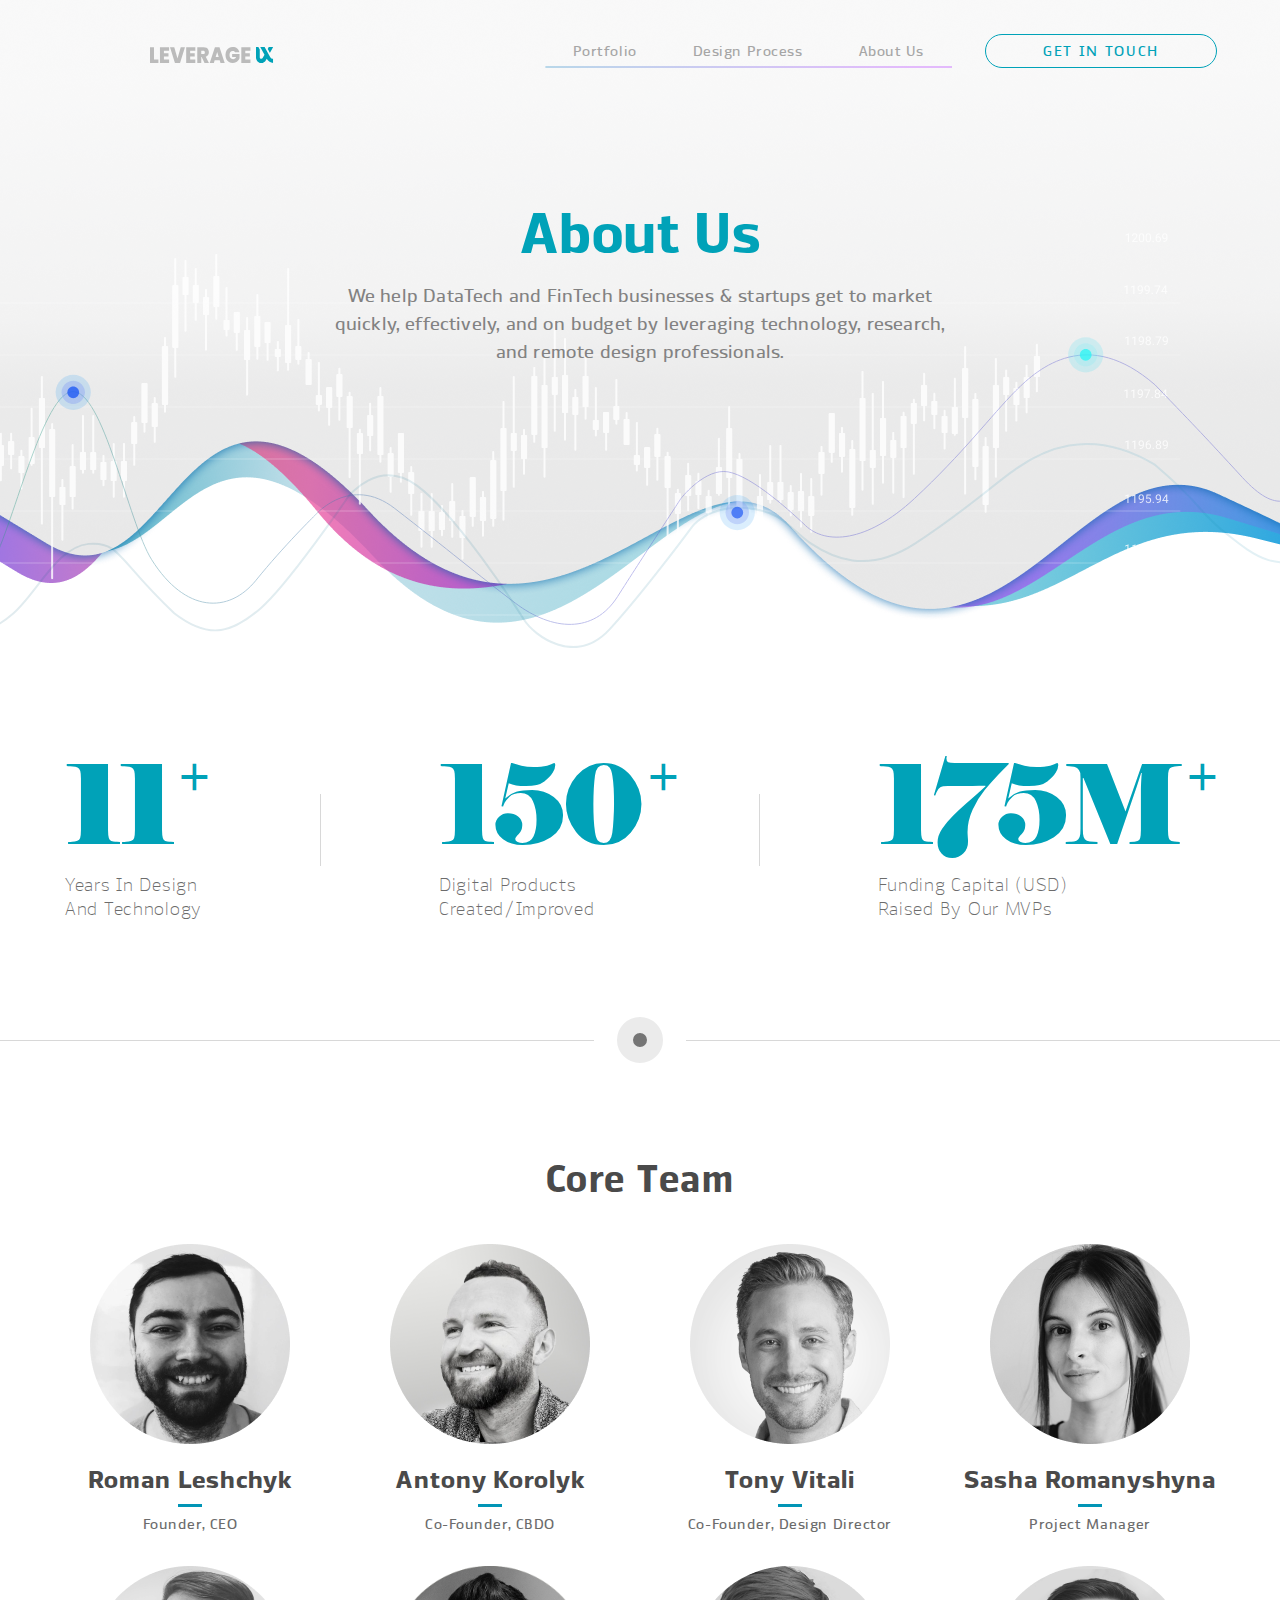
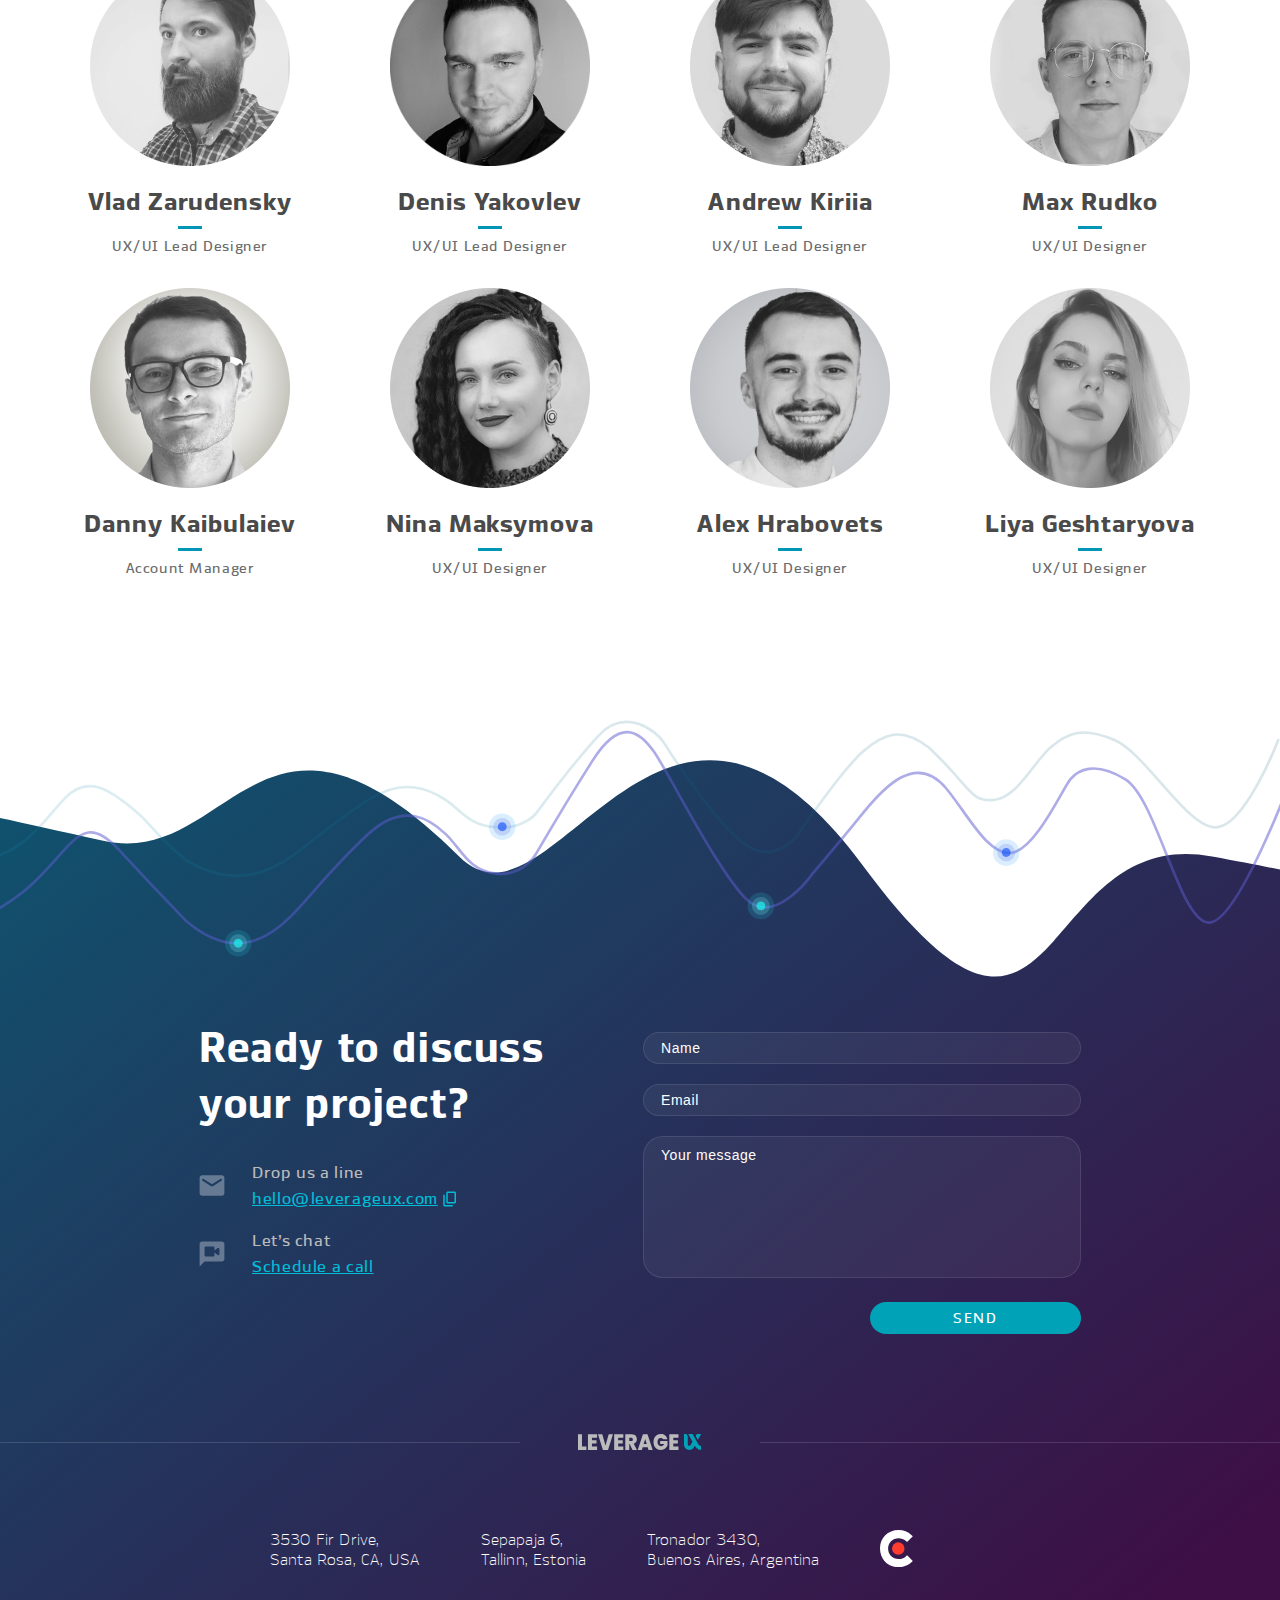
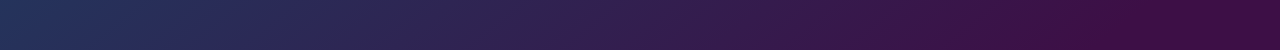
==== commit 1d7420a7: "Fix header, footer, form and scripts" ====
--- a/about.html
+++ b/about.html
@@ -24,11 +24,12 @@
 		<script src="https://ajax.googleapis.com/ajax/libs/jquery/3.4.1/jquery.min.js"></script>
 		<script> 
 			$(function(){
-				$("#includedHeader").load("header.html");
-			  $("#includedFooter").load("footer.html"); 
+					$("#includedHeader").load("header.html");
+					$("#includedFooter").load("footer.html", function() {
+							$.getScript("js/main.js");
+					});
 			});
 		</script>
-		<script src="js/main.js"></script>
 		<script type="text/javascript" src="https://widget.clutch.co/static/js/widget.js"></script>
 		<script src="js/events.js"></script>
 		
--- a/css/global.css
+++ b/css/global.css
@@ -693,84 +693,77 @@
 .footer__block {
   display: flex;
 }
-.footer__block_title {
-  margin-bottom: 65px;
-}
-.footer__title {
+.footer__block_contacts {
+  justify-content: space-between;
+  width: calc(100% - 40px);
+  max-width: 882px;
+  margin: 20px 20px 100px;
+}
+.contacts {
+  width: 100%;
+  max-width: 350px;
+  margin-right: 20px;
+}
+.contacts__title {
+  font-family: 'EkibastuzBlack';
+  font-weight: 500;
   font-size: 40px;
-  line-height: 40px;
-  text-align: center;
+  line-height: 140%;
+  letter-spacing: 0.04em;
   color: #fff;
-  text-transform: capitalize;
-}
-
-.footer__block_feedback {
- margin-bottom: 100px;
-}
-.feedback__founders {
+  margin-bottom: 30px;
+}
+.contacts__title.mobile {
+  display: none;
+}
+.contacts__block {
   display: flex;
-}
-.founder {
+  align-items: center;
+  margin-bottom: 24px;
+}
+.contacts__block .icon {
+  width: 26px;
+  height: 100%;
+  margin-right: 27px;
+}
+.contact {
+  position: relative;
   display: flex;
-  flex-direction: column;
+  flex-wrap: wrap;
   align-items: center;
+  font-weight: 700;
+  font-size: 16px;
+  line-height: 18px;
   letter-spacing: 0.04em;
 }
-.founder__first, .founder__second {
-  margin-right: 66px;
-}
-.founder__location {
-  font-weight: bold;
+.contact .label {
+  width: 100%;
+  color: #bbb;
+  margin-bottom: 8px;
+}
+.contact .link {
+  color: #00BDD7;
+  margin-right: 5px;
+  -webkit-user-select: none;
+  -moz-user-select: none;
+  -ms-user-select: none;
+  user-select: none;
+}
+.contact .link:hover {
+  text-decoration: none;
+}
+.contact .copy__btn {
+  display: inline-flex;
+  height: 16px;
+  cursor: pointer;
+}
+.copy__message {
+  display: none;
+  position: absolute;
+  bottom: -25px;
+  right: 0;
   font-size: 14px;
-  line-height: 14px;
-  color: #C4C4C4;
-  margin-bottom: 15px;
-}
-.founder__photo {
-  width: 100px;
-  height: auto;
-  margin-bottom: 15px;
-}
-.founder__name {
-  font-weight: 900;
-  font-size: 16px;
-  line-height: 16px;
-  color: #fff;
-}
-.founder__name:after {
-  content: '';
-  display: block;
-  width: 24px;
-  height: 3px;
-  background: #0195B6;
-  margin: 8px auto;
-}
-.founder__position {
-  font-weight: bold;
-  font-size: 12px;
-  line-height: 12px;
-  color: #C4C4C4;
-  margin-bottom: 10px;
-}
-.founder__email {
-  font-weight: bold;
-  font-size: 12px;
-  line-height: 12px;
-  color: #C4C4C4;
-  margin-bottom: 28px;
-  text-decoration: none;
-}
-.founder__email:hover {
-  color: #fff;
-}
-.founder__calendar {
-  font-weight: bold;
-  font-size: 14px;
-  line-height: 14px;
-  color: #0195B6;
-}
-.founder__calendar:hover {
-  text-decoration: none;
+  color: #7ac096;
 }
 .feedback__form {
   display: flex;
@@ -778,36 +771,54 @@
   justify-content: center;
   align-items: center;
   width: 100%;
-  max-width: 340px;
+  max-width: 438px;
+  margin-top: 10px;
 }
 .form__container {
   position: relative;
+  text-align: right;
 }
 .feedback__form-input {
-  border: 1px solid #AAAAAA;
+  border: 1px solid rgba(255, 255, 255, 0.1);
   height: 32px;
-  background: transparent;
-  margin: 0 0 20px;
-}
-.feedback__form-input[placeholder] {
-  padding: 0 10px 0 18px;
-  color: #aaa;
-}
-.feedback__form-descr {
-  border: 1px solid #AAAAAA;
-  width: 100%;
-  height: 94px;
-  background: transparent;
+  background: rgba(255, 255, 255, 0.05);
   margin: 0 0 20px;
   box-sizing: border-box;
 }
+.feedback__form-input[placeholder] {
+  padding: 0 17px;
+  font-weight: 300;
+  font-size: 14px;
+  line-height: 14px;
+  letter-spacing: 0.04em;
+  color: #fff;
+}
+.feedback__form-input::placeholder {
+  color: #fff;
+}
+.feedback__form-descr {
+  border: 1px solid rgba(255, 255, 255, 0.1);
+  width: 100%;
+  height: 142px;
+  background: rgba(255, 255, 255, 0.05);
+  margin: 0 0 20px;
+  box-sizing: border-box;
+}
 .feedback__form-descr[placeholder] {
-  padding: 10px 10px 5px 18px;
-  color: #aaa;
+  padding: 11px 17px;
+  font-weight: 300;
+  font-size: 14px;
+  line-height: 14px;
+  letter-spacing: 0.04em;
+  color: #fff;
   margin-top: 0;
 }
+.feedback__form-descr::placeholder {
+  color: #fff;
+}
 .btn__feedback {
   width: 100%;
+  max-width: 211px;
   height: 32px;
   color: #fff;
   border-radius: 20px;
@@ -822,13 +833,14 @@
   color: #00A2B8;
   background: #fff;
 }
-.feedback .validation__text {
-  bottom: 37px;
+.validation__text-footer {
+  left: 0;
+  bottom: 10px;
 }
 .feedback .modal-content {
   justify-content: center;
 }
-.footer__block_contacts {
+.footer__block_addresses {
   flex-direction: column;
   width: 100%;
 }
@@ -838,54 +850,12 @@
   align-items: center;
   width: 100%;
 }
-.footer__logo {
-  position: relative;
-  text-align: center;
-  font-size: 18px;
-  line-height: 18px;
-  letter-spacing: 0.04em;
-  color: #bbb;
-  text-decoration: none;
-}
-.footer__logo:hover {
-  color: #fff;
-}
-.footer__logo span {
-  display: inline-block;
-  color: #00A2B8;
-  font-weight: bold;
-  transition: all 0.8s ease;
-}
-.footer__logo:hover span {
-  transition: all 0.8s ease;
-  -moz-transform: rotateX(360deg);
-  -ms-transform: rotateX(360deg);
-  -webkit-transform: rotateX(360deg);
-  -o-transform: rotateX(360deg);
-  transform: rotateX(360deg);
-}
 .footer__block_logo.animated .footer__logo span {
-  animation: rotateUX 1.0s 1 ease;
-}
-@keyframes rotateUX {
-  0% {
-    -moz-transform: rotateX(180deg);
-    -ms-transform: rotateX(180deg);
-    -webkit-transform: rotateX(180deg);
-    -o-transform: rotateX(180deg);
-    transform: rotateX(180deg);
-  }
-  100% {
-    -moz-transform: rotateX(0deg);
-    -ms-transform: rotateX(0deg);
-    -webkit-transform: rotateX(0deg);
-    -o-transform: rotateX(0deg);
-    transform: rotateX(0deg);
-  }
+  animation: rotateUX 1.5s ease;
 }
 .footer__line {
   display: block;
-  width: calc(50% - 100px);
+  width: calc(50% - 120px);
   height: 1px;
   background: rgba(255, 255, 255, 0.14);
 }
@@ -911,14 +881,14 @@
     width: calc(50% - 100px);
   }
 }
-.footer__contacts {
+.footer__addresses {
   display: flex;
   justify-content: space-between;
-  max-width: 875px;
+  max-width: 740px;
   width: calc(100% - 30px);
   margin: 80px auto;
 }
-.contacts__block p {
+.addresses__block p {
   font-size: 16px;
   line-height: 20px;
   letter-spacing: 0.01em;
@@ -928,11 +898,11 @@
 .br__mob {
   display: none;
 }
-.contacts__block {
+.addresses__block {
   display: flex;
   flex-direction: column;
 }
-.contacts__block a {
+.addresses__block a {
   font-size: 16px;
   line-height: 20px;
   letter-spacing: 0.01em;
@@ -1442,11 +1412,6 @@
   .section__money .section__description {
     max-width: 314px;
   }
-  .footer__title {
-    width: 400px;
-    font-size: 24px;
-    line-height: 28px;
-  }
   .lines__block {
     background-size: auto;
     -o-background-size: auto;
@@ -1552,29 +1517,59 @@
   .footer {
     background-image: url(../img/footer_mobile.svg);
     background-position: center 0;
+    background-size: cover;
     height: auto;
     padding-top: 200px;
   }
-  .footer__block_feedback {
+  .footer__block_contacts {
+    flex-direction: column-reverse;
+    align-items: center;
+    margin-bottom: 0;
+  }
+  .contacts__title.desctop {
+    display: none;
+  }
+  .contacts__title.mobile {
+    display: inline;
+    width: 100%;
+    max-width: 212px;
+    font-size: 24px;
+    text-align: center;
+  }
+  .feedback__form {
+    max-width: 400px;
+    margin-bottom: 45px;
+  }
+  .btn__feedback {
+    max-width: 100%;
+  }
+  .validation__text-footer {
+    bottom: 37px;
+    justify-content: center;
+  }
+  .contacts__block {
+    flex-direction: column;
+    margin-bottom: 68px;
+  }
+  .contacts {
+    margin-right: 0;
+  }
+  .contacts__block .icon {
+    margin-right: 0;
+    margin-bottom: 12px;
+  }
+  .contact {
+    justify-content: center;
+  }
+  .contact .label {
+    text-align: center;
+  }
+  .footer__addresses {
     flex-direction: column;
     align-items: center;
-    margin-bottom: 60px;
-    padding: 0 15px;
-    width: calc(100% - 30px);
-  }
-  .feedback__founders {
-    display: flex;
-    margin: 0 0 40px;
-  }
-  .footer__block_title {
-    margin-bottom: 30px;
-  }
-  .footer__contacts {
-    flex-direction: column;
-    align-items: center;
-    margin: 35px auto 15px;
-  }
-  .contacts__block {
+    margin: 64px auto 15px;
+  }
+  .addresses__block {
     text-align: center;
     margin-bottom: 30px;
   }
@@ -1593,12 +1588,6 @@
     -moz-background-size: 200%;
     -khtml-background-size: 200%;
     background-size: 200%;
-  }
-}
-
-@media screen and (max-width: 650px) {
-  .founder__first, .founder__second {
-    margin-right: 35px;
   }
 }
 
@@ -1625,9 +1614,6 @@
     font-size: 12px;
     height: 20px;
   }
-  .footer__title {
-    width: 250px;
-  }
   .footer__line {
     width: calc(50% - 75px);
   }
@@ -1657,19 +1643,6 @@
     max-width: 290px;
     font-size: 14px;
     line-height: 20px;
-  }
-}
-
-@media screen and (max-width: 585px) {
-  .feedback__founders {
-    flex-direction: column;
-  }
-  .founder__first, .founder__second {
-    margin-right: 0;
-    margin-bottom: 35px;
-  }
-  .founder__email {
-    margin-bottom: 12px;
   }
 }
 
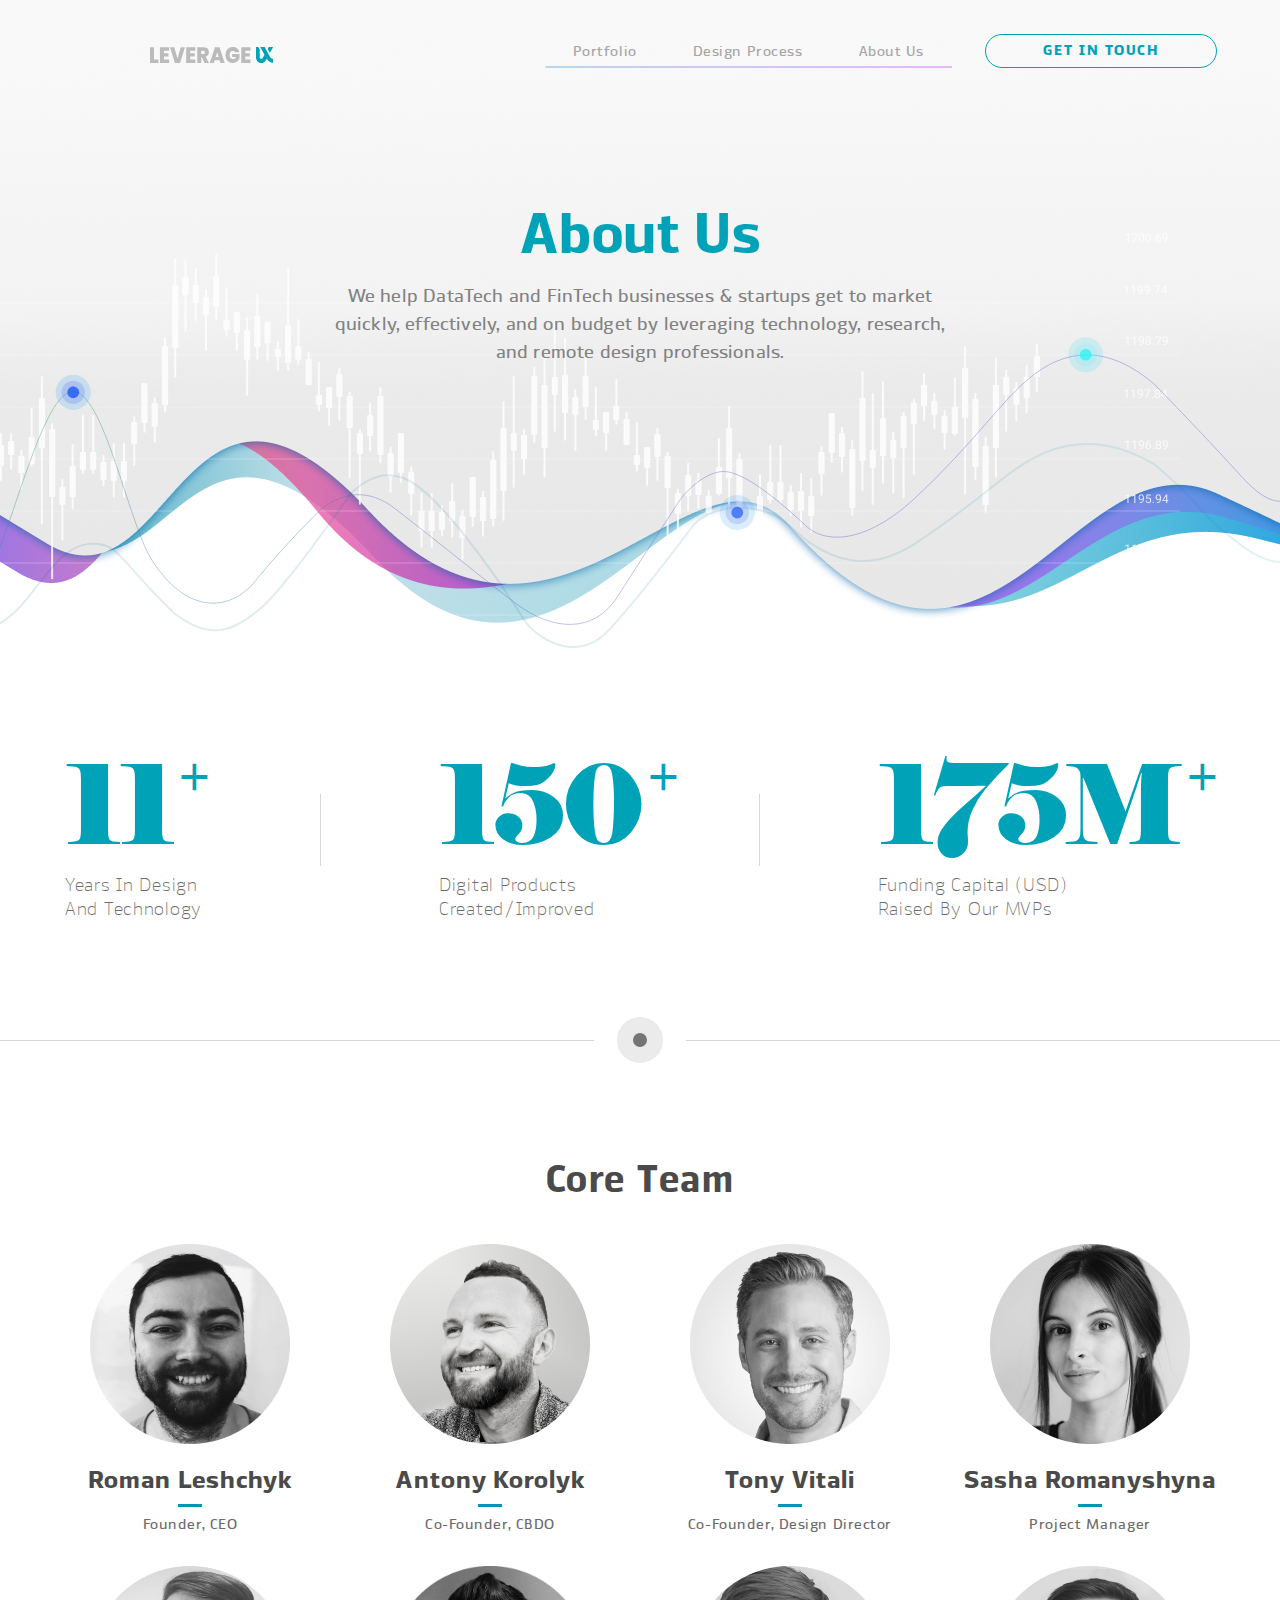
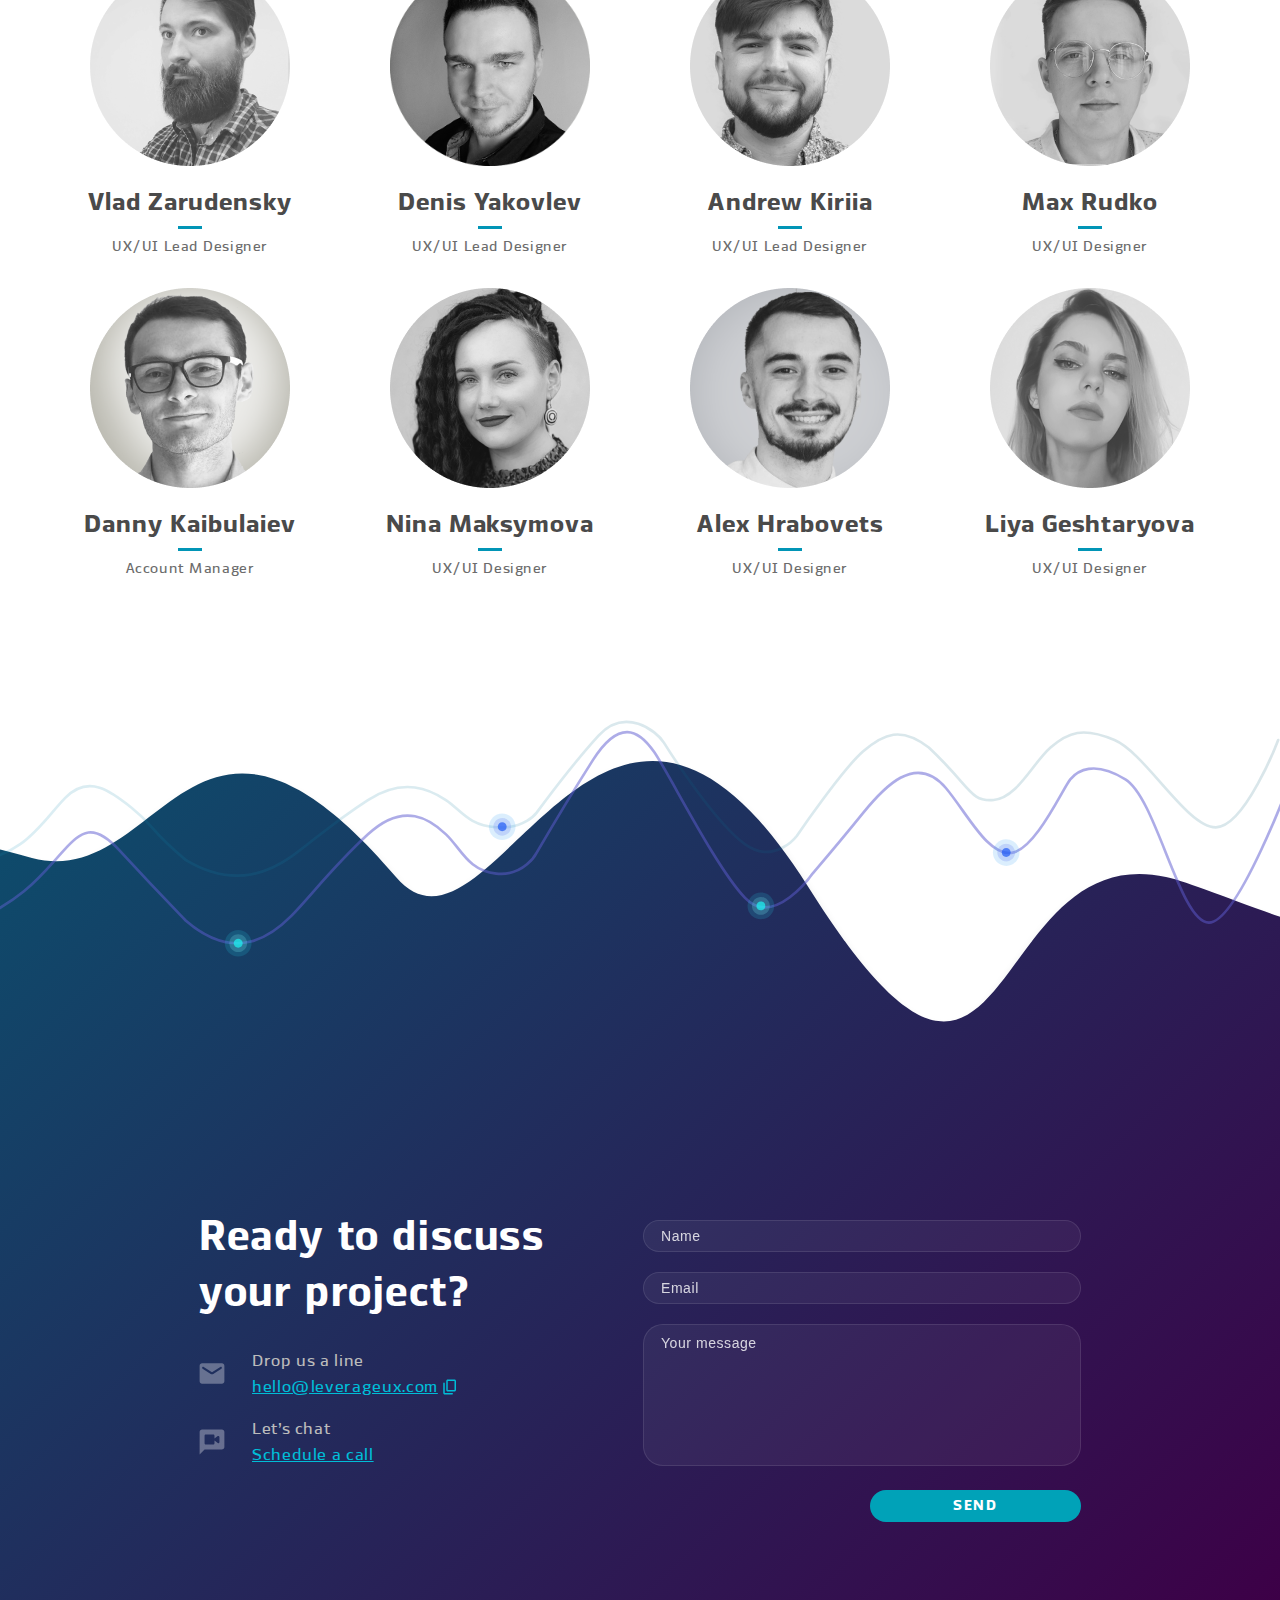
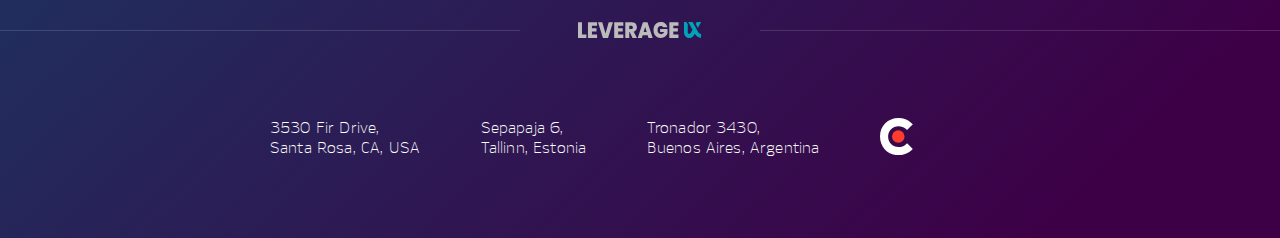
==== commit 52f63403: "Html fixes" ====
--- a/about.html
+++ b/about.html
@@ -1,5 +1,5 @@
 <!DOCTYPE html>
-<html lang=en>
+<html lang="en">
 	<head>
 		<meta charset="UTF-8">
 		<meta name="viewport" content="width=device-width, initial-scale=1">
@@ -46,7 +46,7 @@
 		<main class="content">
 			<section class="content__section section__hero">
 				<h1 class="hero__title">About Us</h1>
-				<p class="hero__descr">We help DataTech and FinTech businesses & startups get to market <br>quickly, effectively, and on budget by leveraging technology, research, <br>and remote design professionals.</p>
+				<p class="hero__descr">We help DataTech and FinTech businesses &amp; startups get to market <br>quickly, effectively, and on budget by leveraging technology, research, <br>and remote design professionals.</p>
 				<div class="hero__lines"></div>
 			</section>
 
@@ -149,7 +149,7 @@
 
 		<footer class="footer" id="includedFooter"></footer>
 
-		<a href="#" class="scrollup"></span></a>
+		<a href="#" class="scrollup"></a>
 		<script>
 			function sendEventEmailFirst() {
 				dataLayer.push({
--- a/css/global.css
+++ b/css/global.css
@@ -108,8 +108,7 @@
 .btn {
   justify-content: center;
   align-items: center;
-  font-family: 'Ekibastuz';
-  font-weight: 900;
+  font-family: 'EkibastuzBlack';
   font-size: 14px;
   line-height: 14px;
   letter-spacing: 0.12em;
@@ -138,8 +137,6 @@
 }
 .header__btn_ep {
   display: inline-flex;
-  font-family: 'Ekibastuz';
-  font-weight: 900;
   width: 230px;
   height: 32px;
   background: transparent;
@@ -251,7 +248,7 @@
 .header__menu_link.active a {
   color: #00A2B8;
   font-weight: normal;
-  font-family: EkibastuzBlack;
+  font-family: 'EkibastuzBlack';
 }
 .link__line {
   display: none;
@@ -663,7 +660,7 @@
   flex-direction: column;
   justify-content: flex-end;
   align-items: center;
-  height: 980px;
+  height: 1078px;
   background-image: url(../img/footer.svg);
   background-repeat: no-repeat;
   background-position: center 0;
@@ -748,22 +745,17 @@
   -moz-user-select: none;
   -ms-user-select: none;
   user-select: none;
-}
-.contact .link:hover {
-  text-decoration: none;
+  text-decoration: underline;
 }
 .contact .copy__btn {
   display: inline-flex;
+  width: 13px;
   height: 16px;
   cursor: pointer;
-}
-.copy__message {
-  display: none;
-  position: absolute;
-  bottom: -25px;
-  right: 0;
-  font-size: 14px;
-  color: #7ac096;
+  background: url(../img/copy-icon.svg) no-repeat center;
+}
+.contact .copy__btn:active {
+  background: url(../img/copy-icon-active.svg) no-repeat center;
 }
 .feedback__form {
   display: flex;
@@ -795,6 +787,7 @@
 }
 .feedback__form-input::placeholder {
   color: #fff;
+  opacity: 0.8;
 }
 .feedback__form-descr {
   border: 1px solid rgba(255, 255, 255, 0.1);
@@ -815,6 +808,7 @@
 }
 .feedback__form-descr::placeholder {
   color: #fff;
+  opacity: 0.8;
 }
 .btn__feedback {
   width: 100%;
@@ -1130,15 +1124,9 @@
   .hero__lines {
     height: 400px;
   }
-  .footer {
-    height: 925px;
-  }
 }
 
 @media screen and (max-width: 1445px) {
-  .footer {
-    height: 950px;
-  }
   .hero__lines {
     height: 360px;
   }
@@ -1150,9 +1138,6 @@
   }
   .section__board-left .section__container_text {
     margin-right: 15px;
-  }
-  .footer {
-    height: 890px;
   }
 }
 
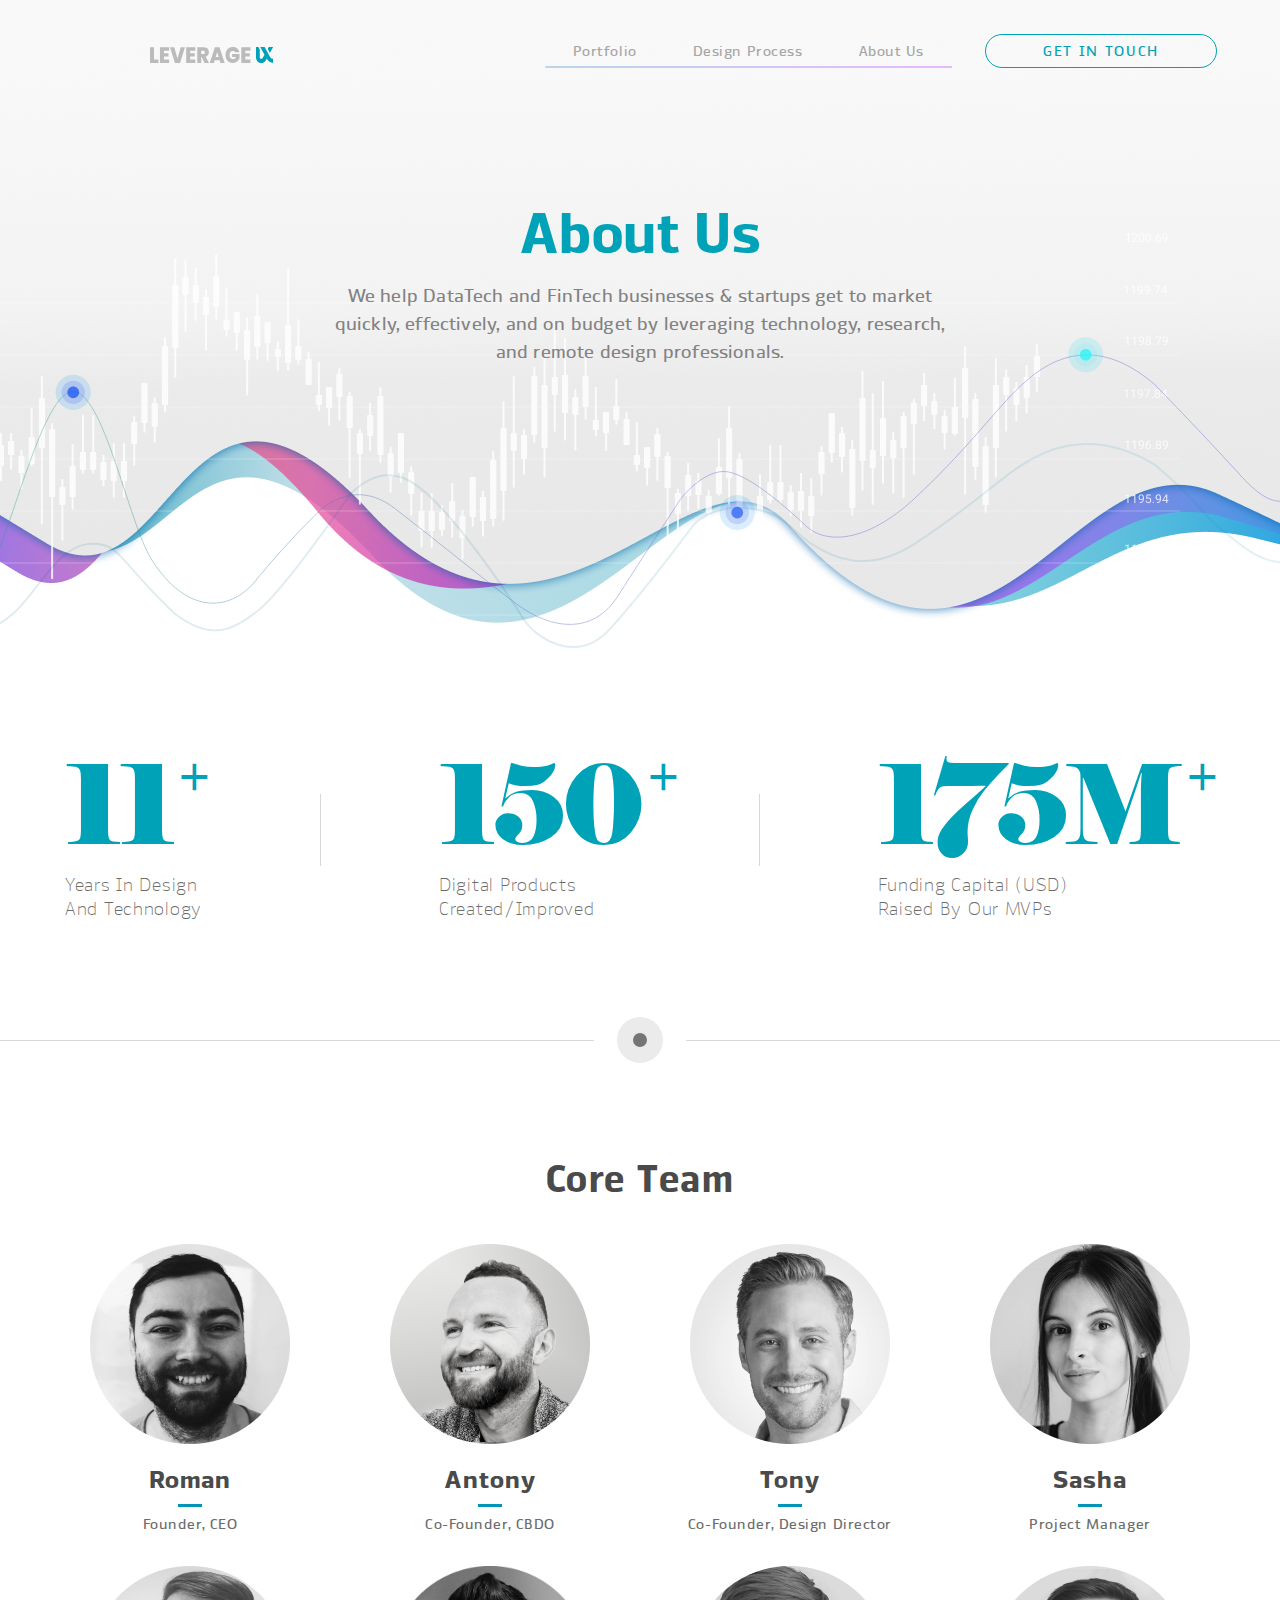
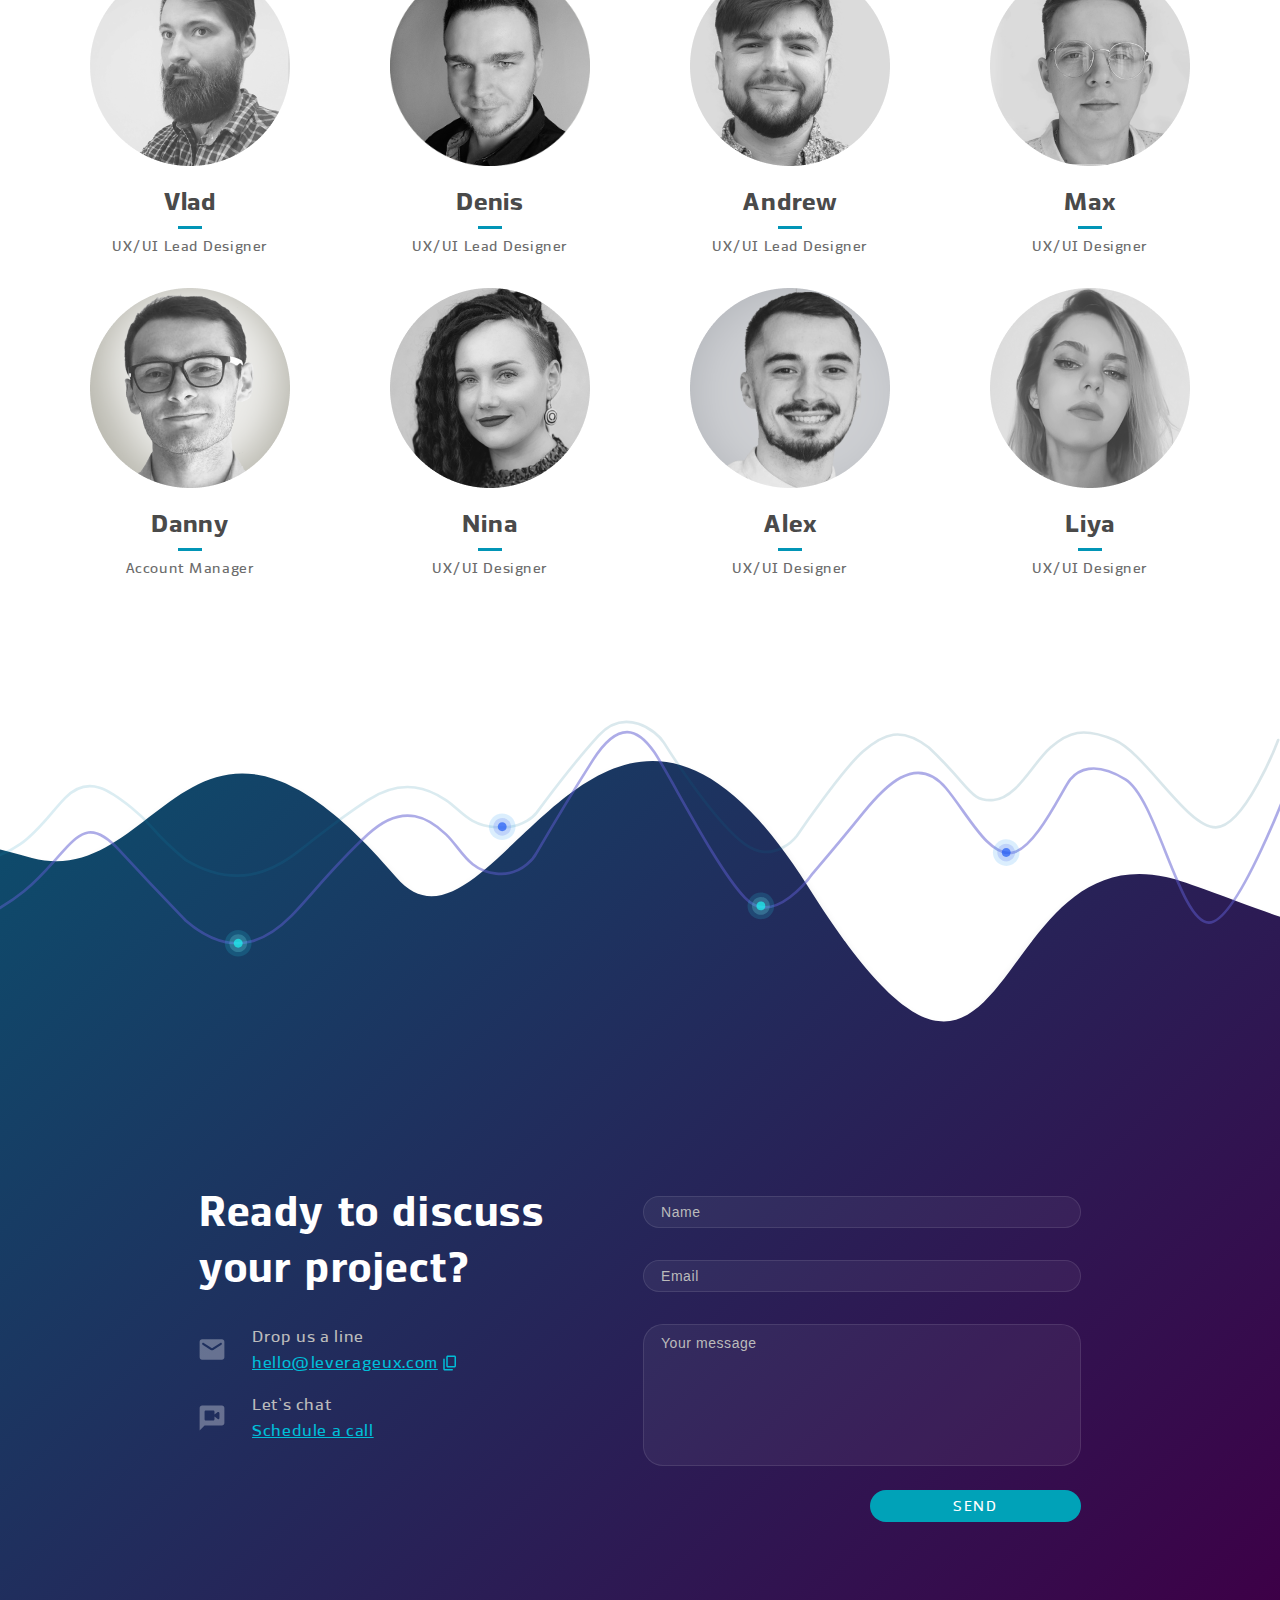
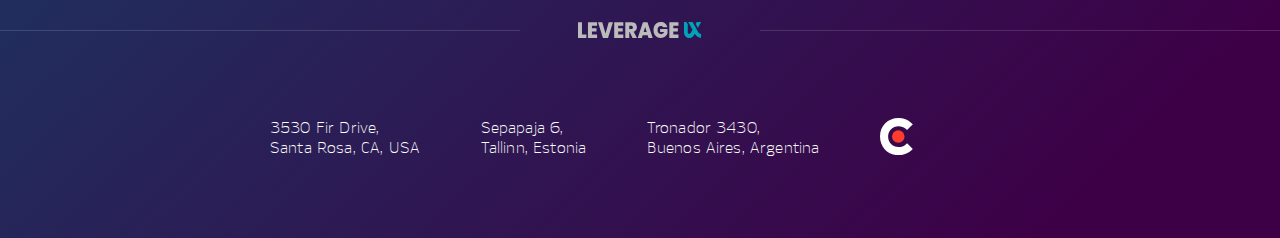
==== commit 15f42829: "Delete last names" ====
--- a/about.html
+++ b/about.html
@@ -85,62 +85,62 @@
 				<div class="team__container">
 					<div class="persone__block persone_1">
 						<img class="persone_photo" src="./img/about/photo_1.png" alt="photo_1">
-						<p class="persone__name">Roman Leshchyk</p>
+						<p class="persone__name">Roman</p>
 						<span class="persone__position">Founder, CEO</span>
 					</div>
 					<div class="persone__block persone_2">
 						<img class="persone_photo" src="./img/about/photo_2.png" alt="photo_2">
-						<p class="persone__name">Antony Korolyk</p>
+						<p class="persone__name">Antony</p>
 						<span class="persone__position">Co-Founder, CBDO</span>
 					</div>
 					<div class="persone__block persone_3">
 						<img class="persone_photo" src="./img/about/photo_3.png" alt="photo_3">
-						<p class="persone__name">Tony Vitali</p>
+						<p class="persone__name">Tony</p>
 						<span class="persone__position">Co-Founder, Design Director</span>
 					</div>
 					<div class="persone__block persone_4">
 						<img class="persone_photo" src="./img/about/sasha.png" alt="photo_4">
-						<p class="persone__name">Sasha<br class="br__for_mobile"> Romanyshyna</p>
+						<p class="persone__name">Sasha</p>
 						<span class="persone__position">Project Manager</span>
 					</div>
 					<div class="persone__block persone_5">
 						<img class="persone_photo" src="./img/about/vlad.png" alt="photo_5">
-						<p class="persone__name">Vlad Zarudensky</p>
+						<p class="persone__name">Vlad</p>
 						<span class="persone__position">UX/UI Lead Designer</span>
 					</div>
 					<div class="persone__block persone_6">
 						<img class="persone_photo" src="./img/about/denis.png" alt="photo_6">
-						<p class="persone__name">Denis Yakovlev</p>
+						<p class="persone__name">Denis</p>
 						<span class="persone__position">UX/UI Lead Designer</span>
 					</div>
 					<div class="persone__block persone_7">
 						<img class="persone_photo" src="./img/about/andrew.png" alt="photo_7">
-						<p class="persone__name">Andrew Kiriia</p>
+						<p class="persone__name">Andrew</p>
 						<span class="persone__position">UX/UI Lead Designer</span>
 					</div>
 					<div class="persone__block persone_8">
 						<img class="persone_photo" src="./img/about/max.png" alt="photo_8">
-						<p class="persone__name">Max Rudko</p>
+						<p class="persone__name">Max</p>
 						<span class="persone__position">UX/UI Designer</span>
 					</div>
 					<div class="persone__block persone_9">
 						<img class="persone_photo" src="./img/about/danny.png" alt="photo_9">
-						<p class="persone__name">Danny Kaibulaiev</p>
+						<p class="persone__name">Danny</p>
 						<span class="persone__position">Account Manager</span>
 					</div>
 					<div class="persone__block persone_10">
 						<img class="persone_photo" src="./img/about/nina.png" alt="photo_10">
-						<p class="persone__name">Nina Maksymova</p>
+						<p class="persone__name">Nina</p>
 						<span class="persone__position">UX/UI Designer</span>
 					</div>
 					<div class="persone__block persone_11">
 						<img class="persone_photo" src="./img/about/alex.png" alt="photo_11">
-						<p class="persone__name">Alex Hrabovets</p>
+						<p class="persone__name">Alex</p>
 						<span class="persone__position">UX/UI Designer</span>
 					</div>
 					<div class="persone__block persone_12">
 						<img class="persone_photo" src="./img/about/liya.png" alt="photo_12">
-						<p class="persone__name">Liya Geshtaryova</p>
+						<p class="persone__name">Liya</p>
 						<span class="persone__position">UX/UI Designer</span>
 					</div>
 				</div>
--- a/css/global.css
+++ b/css/global.css
@@ -108,7 +108,8 @@
 .btn {
   justify-content: center;
   align-items: center;
-  font-family: 'EkibastuzBlack';
+  font-family: 'Ekibastuz';
+  font-weight: 900;
   font-size: 14px;
   line-height: 14px;
   letter-spacing: 0.12em;
@@ -724,7 +725,6 @@
   margin-right: 27px;
 }
 .contact {
-  position: relative;
   display: flex;
   flex-wrap: wrap;
   align-items: center;
@@ -748,14 +748,60 @@
   text-decoration: underline;
 }
 .contact .copy__btn {
+  position: relative;
   display: inline-flex;
   width: 13px;
   height: 16px;
   cursor: pointer;
   background: url(../img/copy-icon.svg) no-repeat center;
 }
-.contact .copy__btn:active {
-  background: url(../img/copy-icon-active.svg) no-repeat center;
+.copy__tooltip,
+.copied__tooltip {
+  display: none;
+  position: absolute;
+  bottom: 33px;
+  font-size: 14px;
+  line-height: 20px;
+  white-space: nowrap;
+  padding: 12px 24px;
+  color: #fff;
+  border-radius: 20px;
+  box-shadow: 0px 4px 16px 0px rgba(0, 0, 0, 0.40);
+}
+.copy__tooltip {
+  right: -36px;
+  background: #00A2B8;
+  z-index: 9;
+}
+.copied__tooltip {
+  right: -102px;
+  background: #38A169;
+  z-index: 10;
+}
+.copy__tooltip:after,
+.copied__tooltip:after {
+  content: "";
+  position: absolute;
+  top: 100%;
+  left: 50%;
+  margin-left: -8px;
+  border-width: 8px;
+  border-style: solid;
+}
+.copy__tooltip:after {
+  border-color: #00A2B8 transparent transparent transparent;
+}
+.copied__tooltip:after {
+  border-color: #38A169 transparent transparent transparent;
+}
+.tooltip__icon {
+  margin-right: 8px;
+}
+.tooltip__text {
+  margin-left: 16px;
+}
+.contact .copy__btn:hover .copy__tooltip {
+  display: block;
 }
 .feedback__form {
   display: flex;
@@ -767,14 +813,18 @@
   margin-top: 10px;
 }
 .form__container {
+  width: 100%;
+  text-align: right;
+}
+.form__field {
   position: relative;
-  text-align: right;
+  width: 100%;
 }
 .feedback__form-input {
   border: 1px solid rgba(255, 255, 255, 0.1);
   height: 32px;
   background: rgba(255, 255, 255, 0.05);
-  margin: 0 0 20px;
+  margin: 0 0 32px;
   box-sizing: border-box;
 }
 .feedback__form-input[placeholder] {
@@ -783,11 +833,10 @@
   font-size: 14px;
   line-height: 14px;
   letter-spacing: 0.04em;
-  color: #fff;
+  color: #bbb;
 }
 .feedback__form-input::placeholder {
-  color: #fff;
-  opacity: 0.8;
+  color: #bbb;
 }
 .feedback__form-descr {
   border: 1px solid rgba(255, 255, 255, 0.1);
@@ -803,12 +852,11 @@
   font-size: 14px;
   line-height: 14px;
   letter-spacing: 0.04em;
-  color: #fff;
+  color: #bbb;
   margin-top: 0;
 }
 .feedback__form-descr::placeholder {
-  color: #fff;
-  opacity: 0.8;
+  color: #bbb;
 }
 .btn__feedback {
   width: 100%;
@@ -827,9 +875,10 @@
   color: #00A2B8;
   background: #fff;
 }
-.validation__text-footer {
-  left: 0;
-  bottom: 10px;
+.validation__text-name,
+.validation__text-email {
+  left: 18px;
+  bottom: 14px;
 }
 .feedback .modal-content {
   justify-content: center;
@@ -969,22 +1018,33 @@
 .modal-content {
   position: relative;
   display: flex;
-  flex-direction: column;
   align-items: center;
-  width: calc(90% - 80px);
-  max-width: 480px;
-  min-height: 344px;
-  box-shadow: 3px 3px 3px rgba(0,0,0,0.3);
+  width: calc(100% - 126px);
+  margin: 0 auto;
   z-index: 200;
-  background: #fff;
-  margin: 10% auto;
-  padding: 25px 40px;
+}
+.send__container {
+  display: flex;
+  align-items: center;
+}
+.feedback__message-send,
+.feedback__message-notsend {
+  position: absolute;
+  right: 0;
+  top: 70px;
+  display: none;
+  color: #fff;
+  box-shadow: 0px 4px 16px 0px rgba(0, 0, 0, 0.40);
+  border-radius: 20px;
+  padding: 16px 24px;
+}
+.feedback__message-send {
+  background: #38A169;
+}
+.feedback__message-notsend {
+  background: #EE4055;
 }
 .close {
-  position: absolute;
-  top: 0;
-  right: 0;
-  padding: 15px;
   cursor: pointer;
   -webkit-user-select: none;
   -moz-user-select:    none;
@@ -994,22 +1054,14 @@
   -moz-appearance:    none;
   appearance:         none;
   -webkit-tap-highlight-color: transparent;
+  margin-left: 24px;
 }
 .close svg {
   display: block;
-  width: 15px;
-  height: 15px;
-  fill: #ababab;
-}
-.close:hover svg { 
-  fill: #00A2B8;
-}
-.close:active svg { 
-  fill: #4A4A4A;
-}
-.modal p {
-  font-size: 18px;
-  color: #fff;
+  width: 24px;
+  height: 24px;
+  fill: #fff;
+  opacity: 0.5;
 }
 .form {
   display: flex;
@@ -1025,7 +1077,6 @@
 .send__message,
 .notsend__message {
   display: none;
-  color: #666;
 }
 .send__message.active,
 .notsend__message.active {
@@ -1048,8 +1099,13 @@
   font-size: 14px;
   color: #696969;
 }
+input:hover {
+  border: 1px solid rgba(0, 162, 184, 0.70);
+  box-shadow: 0px 1px 20px 0px rgba(0, 0, 0, 0.04), 0px 4px 1px 0px rgba(0, 0, 0, 0.02), 0px 2px 10px -1px rgba(0, 0, 0, 0.04);
+}
 input:focus {
-  box-shadow: inset 0px 0px 2px #00A2B8;
+  border: 1px solid rgba(0, 162, 184, 0.90);
+  box-shadow: 0px 1px 20px 0px rgba(0, 0, 0, 0.08), 0px 4px 2px 0px rgba(0, 0, 0, 0.03), 0px 2px 10px -1px rgba(0, 0, 0, 0.12);
 }
 textarea {
   width: calc(100% - 35px);
@@ -1066,8 +1122,13 @@
   margin-top: 25px;
   color: #696969;
 }
+textarea:hover {
+  border: 1px solid rgba(0, 162, 184, 0.70);
+  box-shadow: 0px 1px 20px 0px rgba(0, 0, 0, 0.04), 0px 4px 1px 0px rgba(0, 0, 0, 0.02), 0px 2px 10px -1px rgba(0, 0, 0, 0.04);
+}
 textarea:focus {
-  box-shadow: inset 0px 0px 2px #00A2B8;
+  border: 1px solid rgba(0, 162, 184, 0.90);
+  box-shadow: 0px 1px 20px 0px rgba(0, 0, 0, 0.08), 0px 4px 2px 0px rgba(0, 0, 0, 0.03), 0px 2px 10px -1px rgba(0, 0, 0, 0.12);
 }
 .form__buy_title {
   font-family: 'EkibastuzBlack';
@@ -1079,7 +1140,7 @@
   color: #888;
 }
 .validation.invalid {
-  border: 1px solid #EE4055;
+  border: 1px solid #F76659;
 }
 .validation__text {
   position: absolute;
@@ -1091,7 +1152,7 @@
   font-size: 14px;
   line-height: 14px;
   text-transform: capitalize;
-  color: #EE4055;
+  color: #F76659;
   white-space: nowrap;
 }
 .validation__text.active {
@@ -1347,6 +1408,9 @@
   .hero__descr br {
     display: none;
   }
+  .modal-content {
+    width: calc(100% - 40px);
+  }
 }
 
 @media screen and (max-width: 1155px) {
@@ -1528,10 +1592,6 @@
   .btn__feedback {
     max-width: 100%;
   }
-  .validation__text-footer {
-    bottom: 37px;
-    justify-content: center;
-  }
   .contacts__block {
     flex-direction: column;
     margin-bottom: 68px;
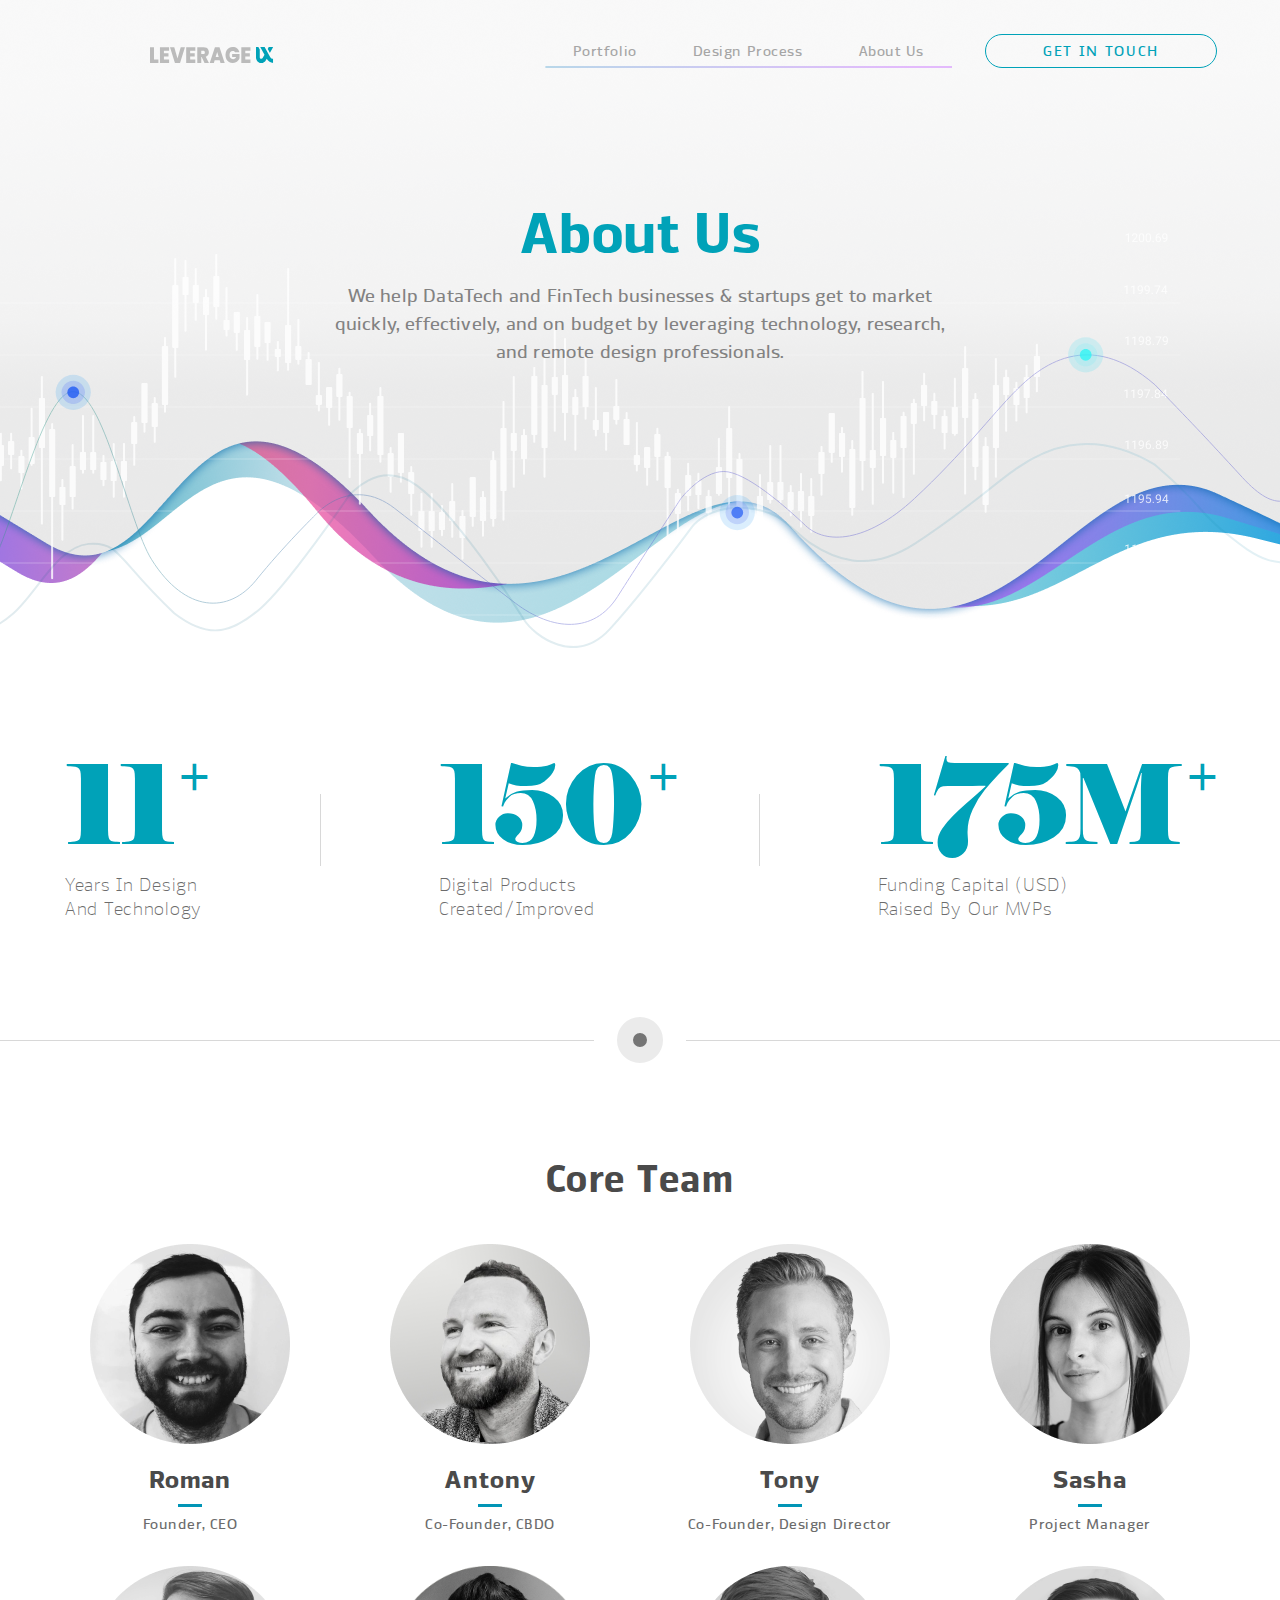
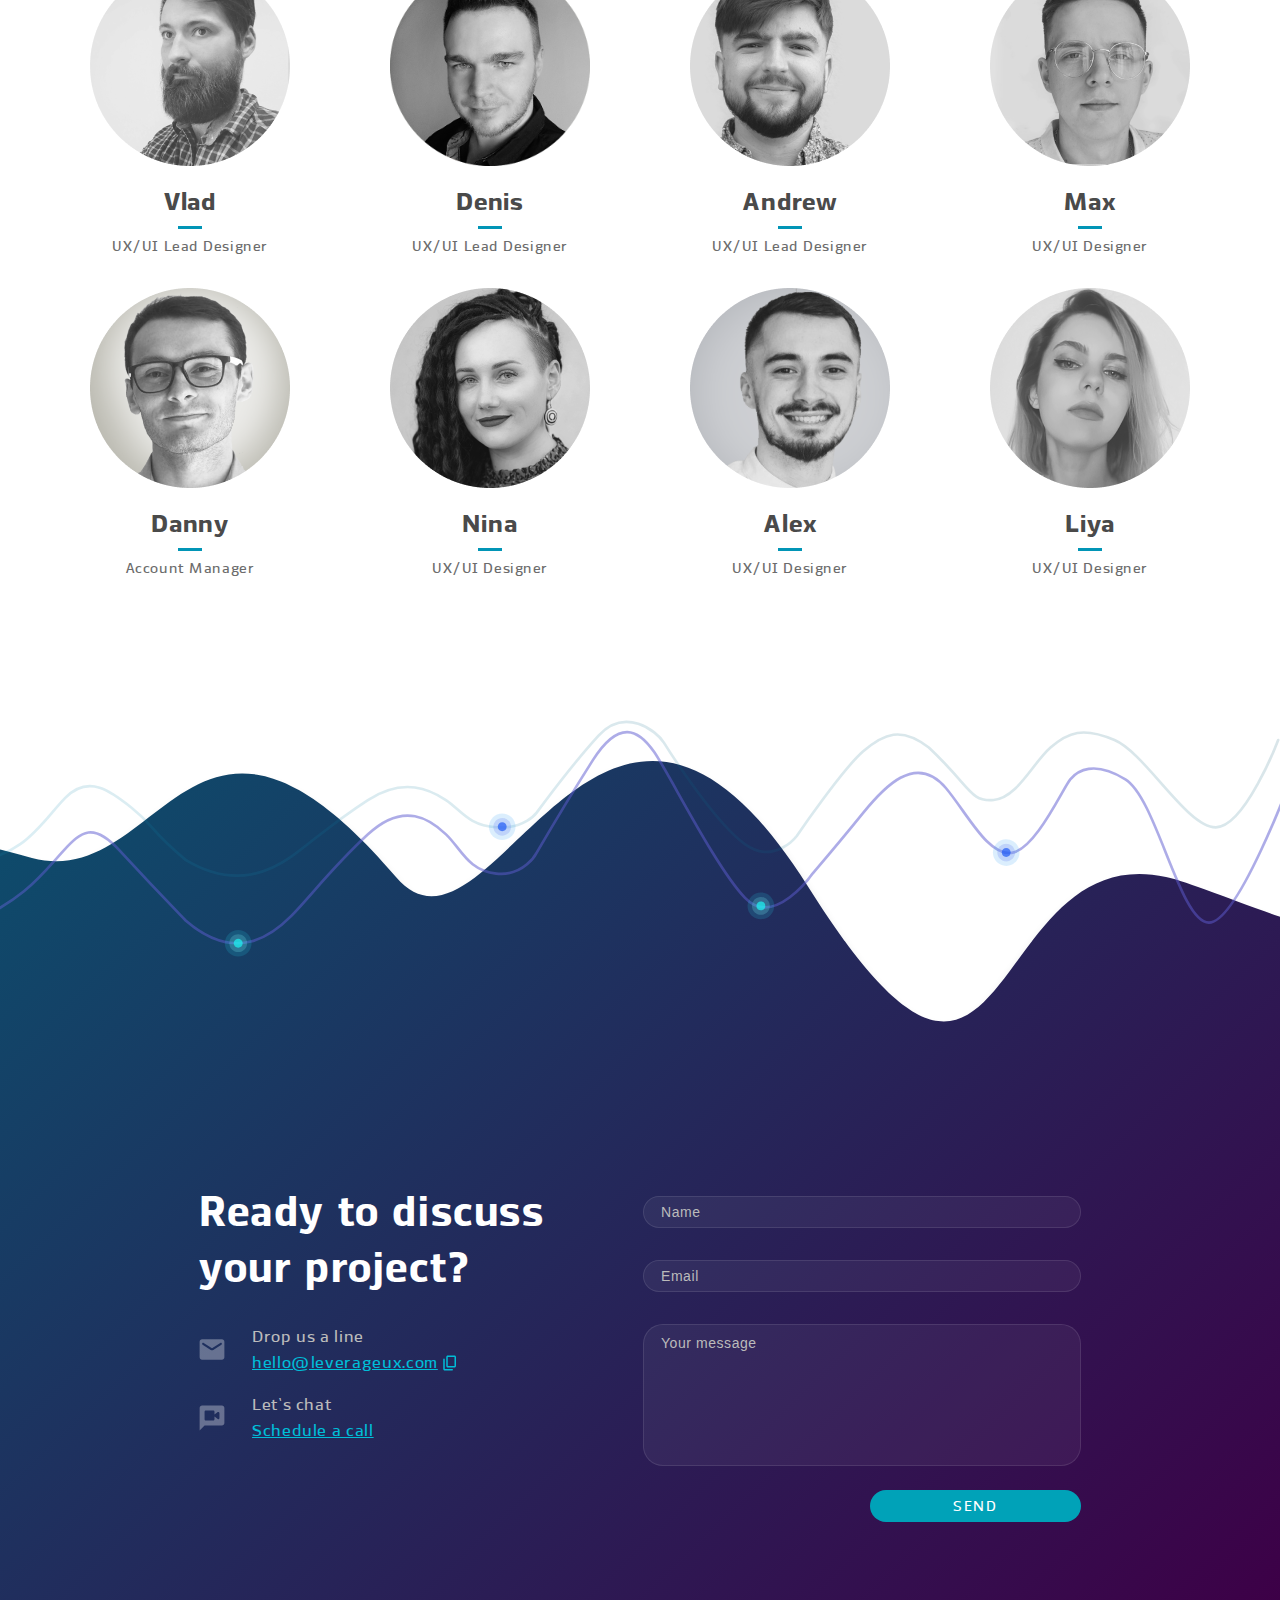
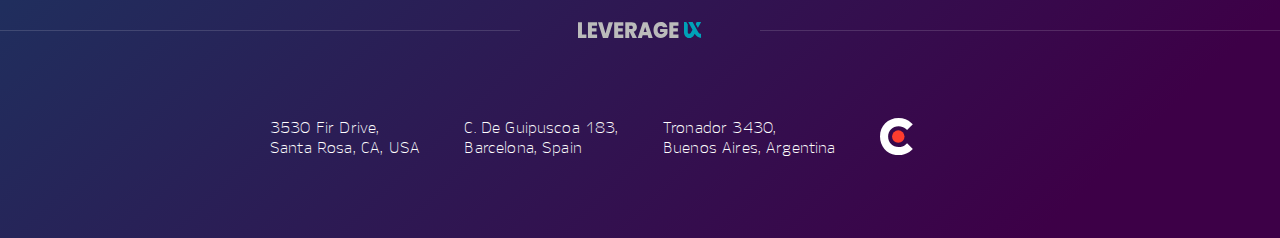
==== commit 597d54d3: "Add hotjar script" ====
--- a/about.html
+++ b/about.html
@@ -21,6 +21,17 @@
 			})(window,document,'script','dataLayer','GTM-M9BMCH3');</script>
 		<!-- End Google Tag Manager -->
 
+		<script>
+			(function(h,o,t,j,a,r){
+					h.hj=h.hj||function(){(h.hj.q=h.hj.q||[]).push(arguments)};
+					h._hjSettings={hjid:3567500,hjsv:6};
+					a=o.getElementsByTagName('head')[0];
+					r=o.createElement('script');r.async=1;
+					r.src=t+h._hjSettings.hjid+j+h._hjSettings.hjsv;
+					a.appendChild(r);
+			})(window,document,'https://static.hotjar.com/c/hotjar-','.js?sv=');
+		</script>
+		
 		<script src="https://ajax.googleapis.com/ajax/libs/jquery/3.4.1/jquery.min.js"></script>
 		<script> 
 			$(function(){
--- a/css/global.css
+++ b/css/global.css
@@ -74,9 +74,13 @@
   cursor: pointer;
   text-decoration: none;
 }
+.logo img {
+  height: 100%;
+}
 .logo span {
   display: inline-flex;
   transition: all 0.8s ease;
+  height: 100%;
 }
 .logo:hover span {
   transition: all 0.8s ease;
@@ -559,7 +563,7 @@
   font-size: 36px;
   line-height: 40px;
   color: #00A2B8;
-  margin-bottom: 20px;
+  margin-bottom: 24px;
 }
 .section__board-right .section__title {
   text-align: right;
@@ -596,7 +600,11 @@
   font-size: 18px;
   line-height: 21px;
   color: #696969;
-  margin-top: 15px;
+  margin-top: 18px;
+}
+.section__description b {
+  font-family: 'EkibastuzBlack';
+  font-weight: 400;
 }
 .section__board-right .section__description {
   text-align: right;
@@ -611,6 +619,34 @@
   max-width: 365px;
   margin-left: auto;
 }
+.description__icons {
+  display: flex;
+  align-items: center;
+}
+.section__board-right .description__icons {
+  justify-content: flex-end;
+}
+.section__board-left .description__icons {
+  justify-content: flex-start;
+}
+.section__board-right .description__icons img {
+  margin-left: 20px;
+}
+.section__board-left .description__icons img {
+  margin-right: 20px;
+}
+.section__price {
+  background: linear-gradient(to top, #955774, #EC6880);
+  -webkit-background-clip: text;
+  color: transparent;
+  font-size: 36px;
+  font-family: 'EkibastuzBlack';
+  font-weight: 900;
+  line-height: 32px;
+  letter-spacing: 0.36px;
+  margin-top: 25px;
+}
+
 .section__btn {
   display: inline-flex;
   justify-content: center;
@@ -1151,7 +1187,6 @@
   font-weight: bold;
   font-size: 14px;
   line-height: 14px;
-  text-transform: capitalize;
   color: #F76659;
   white-space: nowrap;
 }
@@ -1703,6 +1738,9 @@
 }
 
 @media screen and (max-width: 460px) {
+  .logo {
+    height: 14px;
+  }
   .header__btn_ep {
     display: none;
   }
@@ -1783,9 +1821,7 @@
     left: 0;
     right: calc(50% + 340px);
   }
-
   .section__board {
-    margin: 100px 0;
     overflow: unset;
   }
   .section__board-right .section__container_text {
